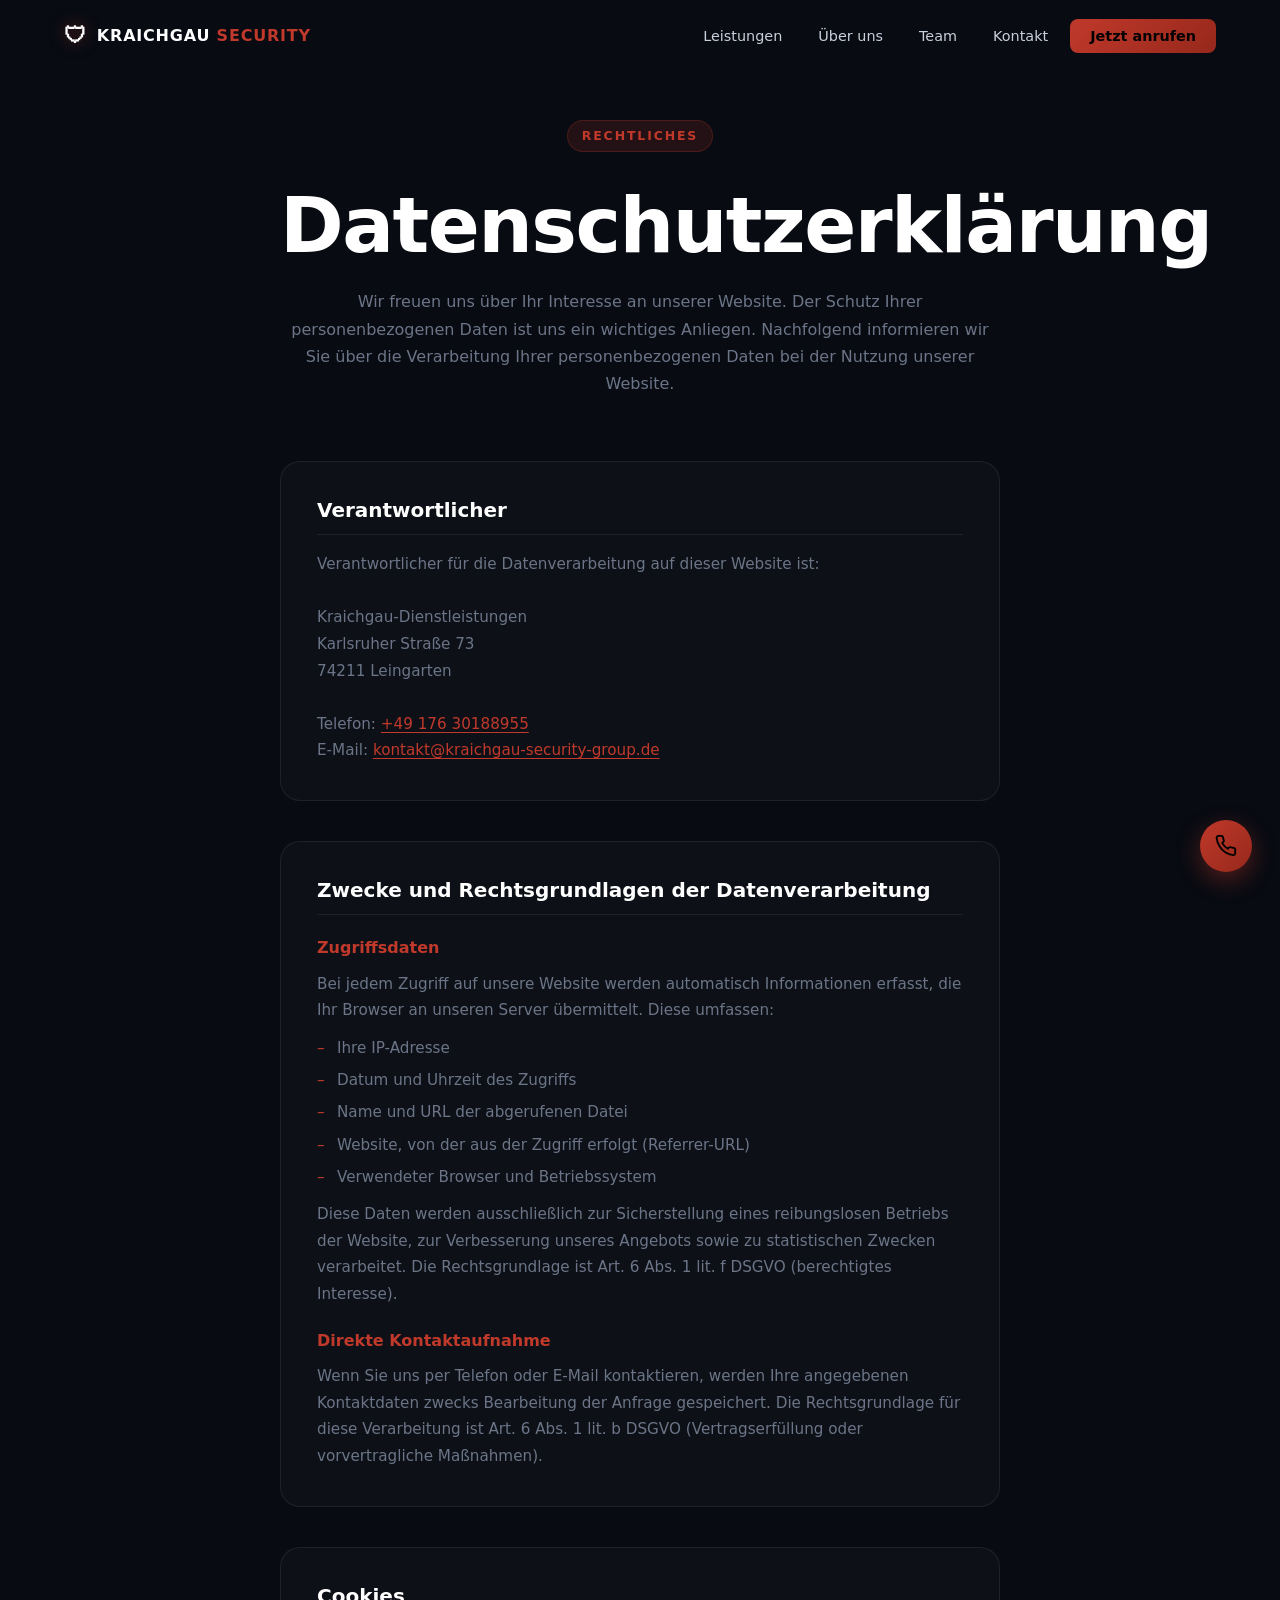
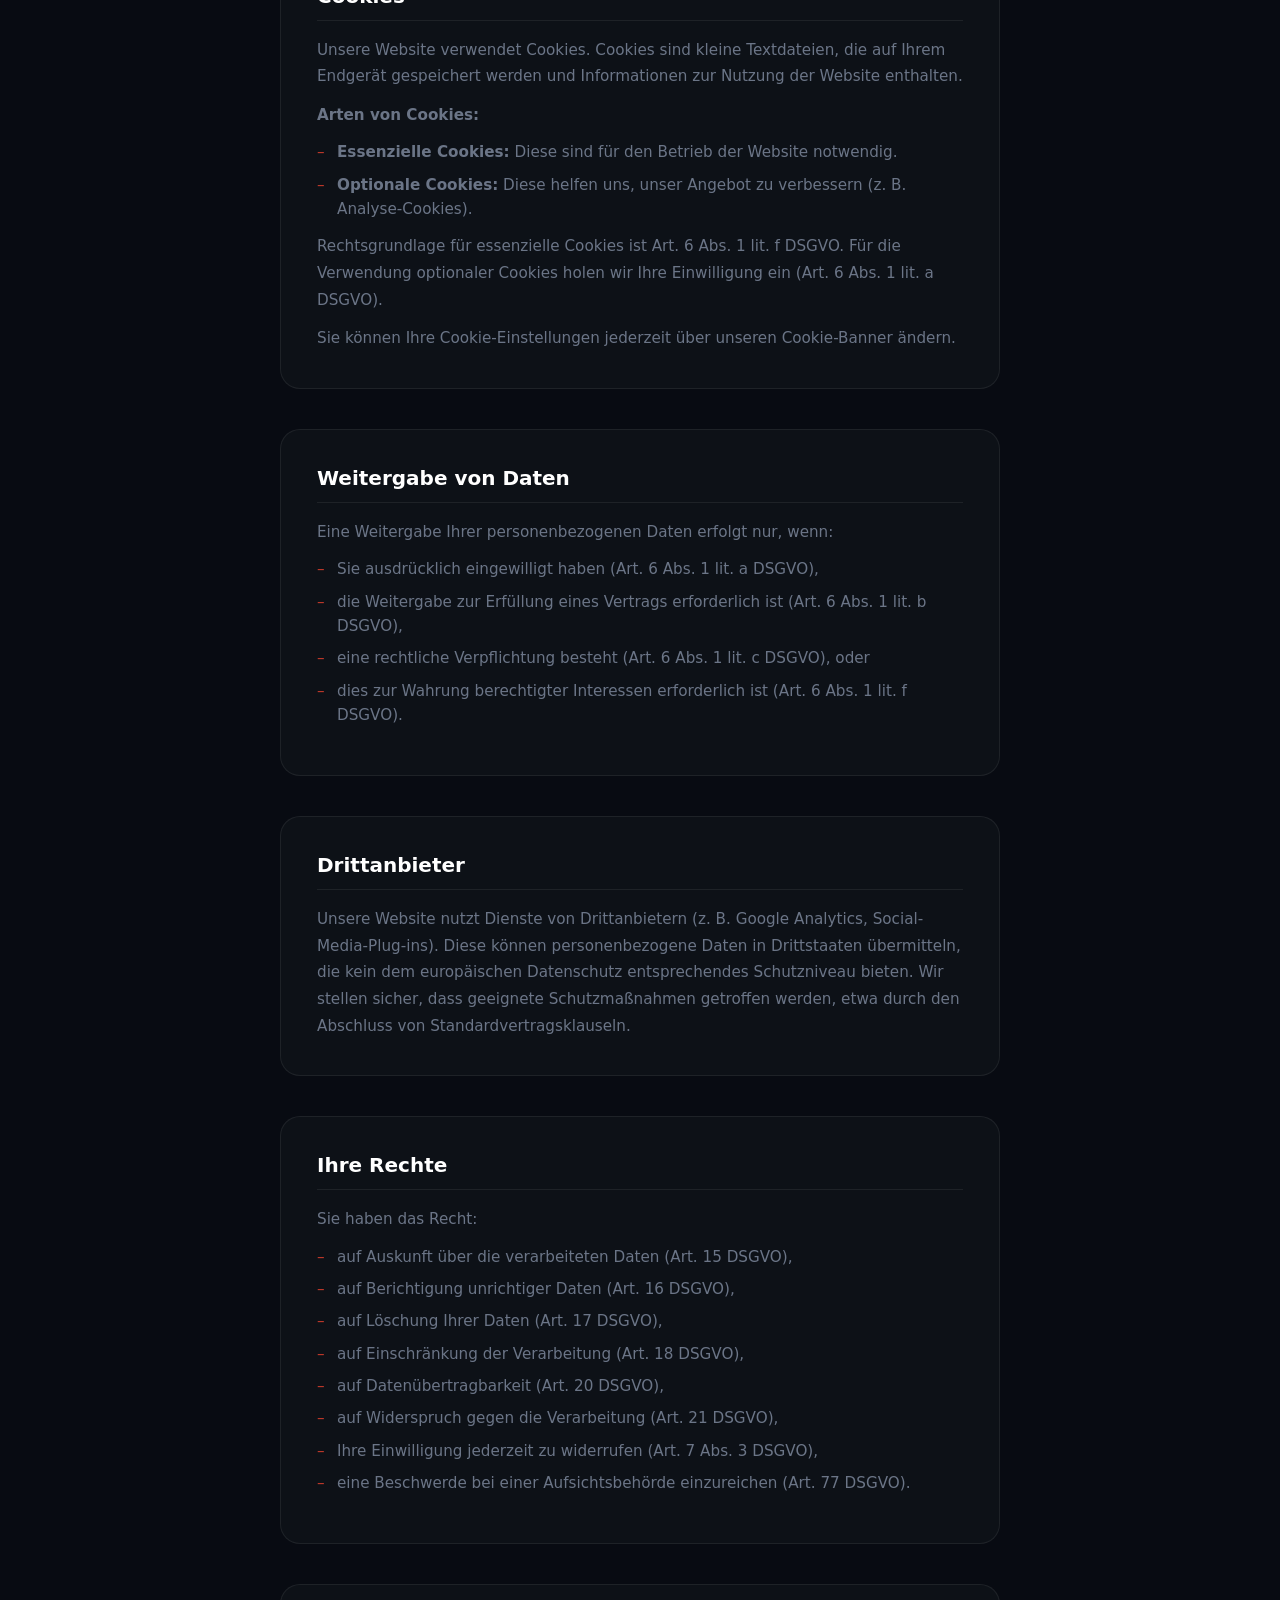
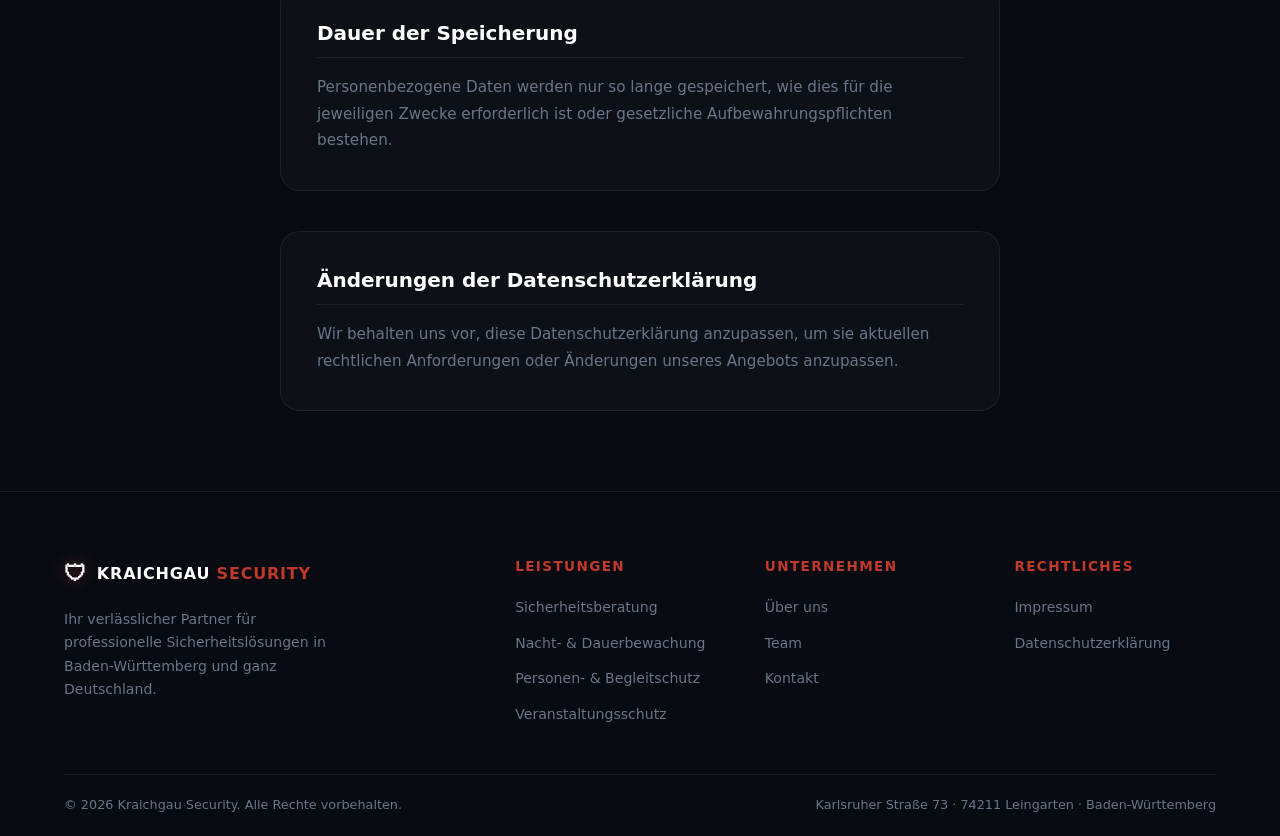
==== datenschutz.html @ f19d6e7a "Rebuild website: exact copy, no form, tel/email contact, image placeholders, impressum & datenschutz" ====
<!DOCTYPE html>
<html lang="de">
<head>
  <meta charset="UTF-8" />
  <meta name="viewport" content="width=device-width, initial-scale=1.0" />
  <meta name="description" content="Datenschutzerklärung – Kraichgau Security" />
  <title>Datenschutzerklärung | Kraichgau Security</title>
  <link rel="stylesheet" href="style.css" />
</head>
<body>

  <!-- NAV -->
  <nav id="navbar" class="scrolled">
    <div class="nav-inner">
      <a href="index.html" class="logo">
        <span class="logo-icon">🛡</span>
        <span class="logo-text">KRAICHGAU <strong>SECURITY</strong></span>
      </a>
      <ul class="nav-links">
        <li><a href="index.html#leistungen">Leistungen</a></li>
        <li><a href="index.html#ueber">Über uns</a></li>
        <li><a href="index.html#team">Team</a></li>
        <li><a href="index.html#kontakt">Kontakt</a></li>
        <li><a href="tel:+4917630188955" class="nav-cta">Jetzt anrufen</a></li>
      </ul>
      <button class="burger" id="burger" aria-label="Menü öffnen">
        <span></span><span></span><span></span>
      </button>
    </div>
    <div class="mobile-menu" id="mobileMenu">
      <a href="index.html#leistungen">Leistungen</a>
      <a href="index.html#ueber">Über uns</a>
      <a href="index.html#team">Team</a>
      <a href="index.html#kontakt">Kontakt</a>
      <a href="tel:+4917630188955" class="nav-cta">Jetzt anrufen</a>
    </div>
  </nav>

  <!-- MAIN -->
  <main class="legal-page">
    <div class="container">
      <div class="legal-header">
        <span class="section-tag">Rechtliches</span>
        <h1>Datenschutzerklärung</h1>
        <p class="legal-intro">Wir freuen uns über Ihr Interesse an unserer Website. Der Schutz Ihrer personenbezogenen Daten ist uns ein wichtiges Anliegen. Nachfolgend informieren wir Sie über die Verarbeitung Ihrer personenbezogenen Daten bei der Nutzung unserer Website.</p>
      </div>
      <div class="legal-content">

        <div class="legal-block">
          <h2>Verantwortlicher</h2>
          <p>
            Verantwortlicher für die Datenverarbeitung auf dieser Website ist:<br /><br />
            Kraichgau-Dienstleistungen<br />
            Karlsruher Straße 73<br />
            74211 Leingarten<br /><br />
            Telefon: <a href="tel:+4917630188955">+49 176 30188955</a><br />
            E-Mail: <a href="mailto:kontakt@kraichgau-security-group.de">kontakt@kraichgau-security-group.de</a>
          </p>
        </div>

        <div class="legal-block">
          <h2>Zwecke und Rechtsgrundlagen der Datenverarbeitung</h2>

          <h3>Zugriffsdaten</h3>
          <p>Bei jedem Zugriff auf unsere Website werden automatisch Informationen erfasst, die Ihr Browser an unseren Server übermittelt. Diese umfassen:</p>
          <ul class="legal-list">
            <li>Ihre IP-Adresse</li>
            <li>Datum und Uhrzeit des Zugriffs</li>
            <li>Name und URL der abgerufenen Datei</li>
            <li>Website, von der aus der Zugriff erfolgt (Referrer-URL)</li>
            <li>Verwendeter Browser und Betriebssystem</li>
          </ul>
          <p>Diese Daten werden ausschließlich zur Sicherstellung eines reibungslosen Betriebs der Website, zur Verbesserung unseres Angebots sowie zu statistischen Zwecken verarbeitet. Die Rechtsgrundlage ist Art. 6 Abs. 1 lit. f DSGVO (berechtigtes Interesse).</p>

          <h3>Direkte Kontaktaufnahme</h3>
          <p>Wenn Sie uns per Telefon oder E-Mail kontaktieren, werden Ihre angegebenen Kontaktdaten zwecks Bearbeitung der Anfrage gespeichert. Die Rechtsgrundlage für diese Verarbeitung ist Art. 6 Abs. 1 lit. b DSGVO (Vertragserfüllung oder vorvertragliche Maßnahmen).</p>
        </div>

        <div class="legal-block">
          <h2>Cookies</h2>
          <p>Unsere Website verwendet Cookies. Cookies sind kleine Textdateien, die auf Ihrem Endgerät gespeichert werden und Informationen zur Nutzung der Website enthalten.</p>
          <p><strong>Arten von Cookies:</strong></p>
          <ul class="legal-list">
            <li><strong>Essenzielle Cookies:</strong> Diese sind für den Betrieb der Website notwendig.</li>
            <li><strong>Optionale Cookies:</strong> Diese helfen uns, unser Angebot zu verbessern (z. B. Analyse-Cookies).</li>
          </ul>
          <p>Rechtsgrundlage für essenzielle Cookies ist Art. 6 Abs. 1 lit. f DSGVO. Für die Verwendung optionaler Cookies holen wir Ihre Einwilligung ein (Art. 6 Abs. 1 lit. a DSGVO).</p>
          <p>Sie können Ihre Cookie-Einstellungen jederzeit über unseren Cookie-Banner ändern.</p>
        </div>

        <div class="legal-block">
          <h2>Weitergabe von Daten</h2>
          <p>Eine Weitergabe Ihrer personenbezogenen Daten erfolgt nur, wenn:</p>
          <ul class="legal-list">
            <li>Sie ausdrücklich eingewilligt haben (Art. 6 Abs. 1 lit. a DSGVO),</li>
            <li>die Weitergabe zur Erfüllung eines Vertrags erforderlich ist (Art. 6 Abs. 1 lit. b DSGVO),</li>
            <li>eine rechtliche Verpflichtung besteht (Art. 6 Abs. 1 lit. c DSGVO), oder</li>
            <li>dies zur Wahrung berechtigter Interessen erforderlich ist (Art. 6 Abs. 1 lit. f DSGVO).</li>
          </ul>
        </div>

        <div class="legal-block">
          <h2>Drittanbieter</h2>
          <p>Unsere Website nutzt Dienste von Drittanbietern (z. B. Google Analytics, Social-Media-Plug-ins). Diese können personenbezogene Daten in Drittstaaten übermitteln, die kein dem europäischen Datenschutz entsprechendes Schutzniveau bieten. Wir stellen sicher, dass geeignete Schutzmaßnahmen getroffen werden, etwa durch den Abschluss von Standardvertragsklauseln.</p>
        </div>

        <div class="legal-block">
          <h2>Ihre Rechte</h2>
          <p>Sie haben das Recht:</p>
          <ul class="legal-list">
            <li>auf Auskunft über die verarbeiteten Daten (Art. 15 DSGVO),</li>
            <li>auf Berichtigung unrichtiger Daten (Art. 16 DSGVO),</li>
            <li>auf Löschung Ihrer Daten (Art. 17 DSGVO),</li>
            <li>auf Einschränkung der Verarbeitung (Art. 18 DSGVO),</li>
            <li>auf Datenübertragbarkeit (Art. 20 DSGVO),</li>
            <li>auf Widerspruch gegen die Verarbeitung (Art. 21 DSGVO),</li>
            <li>Ihre Einwilligung jederzeit zu widerrufen (Art. 7 Abs. 3 DSGVO),</li>
            <li>eine Beschwerde bei einer Aufsichtsbehörde einzureichen (Art. 77 DSGVO).</li>
          </ul>
        </div>

        <div class="legal-block">
          <h2>Dauer der Speicherung</h2>
          <p>Personenbezogene Daten werden nur so lange gespeichert, wie dies für die jeweiligen Zwecke erforderlich ist oder gesetzliche Aufbewahrungspflichten bestehen.</p>
        </div>

        <div class="legal-block">
          <h2>Änderungen der Datenschutzerklärung</h2>
          <p>Wir behalten uns vor, diese Datenschutzerklärung anzupassen, um sie aktuellen rechtlichen Anforderungen oder Änderungen unseres Angebots anzupassen.</p>
        </div>

      </div>
    </div>
  </main>

  <!-- FOOTER -->
  <footer>
    <div class="footer-inner">
      <div class="footer-top">
        <div class="footer-brand">
          <a href="index.html" class="logo">
            <span class="logo-icon">🛡</span>
            <span class="logo-text">KRAICHGAU <strong>SECURITY</strong></span>
          </a>
          <p>Ihr verlässlicher Partner für professionelle Sicherheitslösungen in Baden-Württemberg und ganz Deutschland.</p>
        </div>
        <div class="footer-links">
          <h5>Leistungen</h5>
          <ul>
            <li><a href="index.html#leistungen">Sicherheitsberatung</a></li>
            <li><a href="index.html#dienstleistungen">Nacht- &amp; Dauerbewachung</a></li>
            <li><a href="index.html#dienstleistungen">Personen- &amp; Begleitschutz</a></li>
            <li><a href="index.html#dienstleistungen">Veranstaltungsschutz</a></li>
          </ul>
        </div>
        <div class="footer-links">
          <h5>Unternehmen</h5>
          <ul>
            <li><a href="index.html#ueber">Über uns</a></li>
            <li><a href="index.html#team">Team</a></li>
            <li><a href="index.html#kontakt">Kontakt</a></li>
          </ul>
        </div>
        <div class="footer-links">
          <h5>Rechtliches</h5>
          <ul>
            <li><a href="impressum.html">Impressum</a></li>
            <li><a href="datenschutz.html">Datenschutzerklärung</a></li>
          </ul>
        </div>
      </div>
      <div class="footer-bottom">
        <span>© 2026 Kraichgau Security. Alle Rechte vorbehalten.</span>
        <span>Karlsruher Straße 73 · 74211 Leingarten · Baden-Württemberg</span>
      </div>
    </div>
  </footer>

  <a href="tel:+4917630188955" class="fab" aria-label="Jetzt anrufen">
    <svg viewBox="0 0 24 24" fill="none" stroke="currentColor" stroke-width="2"><path d="M22 16.92v3a2 2 0 01-2.18 2 19.79 19.79 0 01-8.63-3.07A19.5 19.5 0 014.87 12 19.79 19.79 0 011.82 3.34 2 2 0 013.82 1h3a2 2 0 012 1.72c.127.96.361 1.903.7 2.81a2 2 0 01-.45 2.11L7.91 8.91a16 16 0 006.08 6.08l1.18-1.18a2 2 0 012.11-.45c.907.339 1.85.573 2.81.7A2 2 0 0122 16.92z"/></svg>
  </a>

  <script src="script.js"></script>
</body>
</html>
---- style.css ----
/* ============================================
   KRAICHGAU SECURITY — CSS
   Dark professional theme with gold accents
   ============================================ */

:root {
  --bg-dark:     #080b12;
  --bg-card:     #0d1117;
  --bg-card2:    #111620;
  --border:      rgba(255,255,255,0.07);
  --gold:        #c0392b;
  --gold-light:  #e74c3c;
  --gold-dim:    rgba(192,57,43,0.15);
  --white:       #ffffff;
  --text:        #c8d0dc;
  --text-muted:  #6b7587;
  --red:         #c0392b;
  --radius:      12px;
  --radius-lg:   20px;
  --shadow:      0 8px 32px rgba(0,0,0,0.5);
  --transition:  0.3s cubic-bezier(0.4,0,0.2,1);
}

*, *::before, *::after { box-sizing: border-box; margin: 0; padding: 0; }

html { scroll-behavior: smooth; }

body {
  background: var(--bg-dark);
  color: var(--text);
  font-family: 'Segoe UI', system-ui, -apple-system, sans-serif;
  line-height: 1.6;
  overflow-x: hidden;
}

img { display: block; max-width: 100%; }
a { color: inherit; text-decoration: none; }
ul { list-style: none; }

/* ---- TYPOGRAPHY ---- */
h1 { font-size: clamp(2.4rem, 6vw, 5rem); font-weight: 800; line-height: 1.1; color: var(--white); letter-spacing: -0.02em; }
h2 { font-size: clamp(1.8rem, 4vw, 3rem); font-weight: 700; line-height: 1.2; color: var(--white); }
h3 { font-size: 1.15rem; font-weight: 600; color: var(--white); }
h4 { font-size: 1.05rem; font-weight: 600; color: var(--white); }
h5 { font-size: 0.85rem; font-weight: 600; color: var(--gold); text-transform: uppercase; letter-spacing: 0.1em; margin-bottom: 1rem; }

.gradient-text {
  background: linear-gradient(135deg, var(--gold) 0%, var(--gold-light) 50%, var(--gold) 100%);
  -webkit-background-clip: text;
  background-clip: text;
  -webkit-text-fill-color: transparent;
}

/* ---- LAYOUT ---- */
.container { max-width: 1200px; margin: 0 auto; padding: 0 24px; }

section { padding: 100px 0; }

.section-header { text-align: center; margin-bottom: 64px; }
.section-header p { max-width: 560px; margin: 1rem auto 0; color: var(--text-muted); font-size: 1.05rem; }

.section-tag {
  display: inline-block;
  font-size: 0.78rem;
  font-weight: 600;
  text-transform: uppercase;
  letter-spacing: 0.15em;
  color: var(--gold);
  background: var(--gold-dim);
  border: 1px solid rgba(192,57,43,0.25);
  padding: 5px 14px;
  border-radius: 100px;
  margin-bottom: 16px;
}

/* ---- BUTTONS ---- */
.btn-primary {
  display: inline-flex;
  align-items: center;
  gap: 8px;
  background: linear-gradient(135deg, var(--gold) 0%, #96281b 100%);
  color: #000;
  font-weight: 700;
  font-size: 0.95rem;
  padding: 14px 28px;
  border-radius: var(--radius);
  border: none;
  cursor: pointer;
  transition: var(--transition);
  text-decoration: none;
}
.btn-primary:hover { transform: translateY(-2px); box-shadow: 0 12px 30px rgba(192,57,43,0.4); filter: brightness(1.1); }
.btn-primary svg { width: 18px; height: 18px; }

.btn-ghost {
  display: inline-flex;
  align-items: center;
  gap: 8px;
  background: transparent;
  color: var(--white);
  font-weight: 600;
  font-size: 0.95rem;
  padding: 14px 28px;
  border-radius: var(--radius);
  border: 1px solid var(--border);
  cursor: pointer;
  transition: var(--transition);
  text-decoration: none;
}
.btn-ghost:hover { border-color: var(--gold); color: var(--gold); background: var(--gold-dim); }

.btn-full { width: 100%; justify-content: center; }

/* ============================================
   NAVBAR
   ============================================ */
#navbar {
  position: fixed;
  top: 0; left: 0; right: 0;
  z-index: 1000;
  background: transparent;
  transition: background 0.4s, backdrop-filter 0.4s, box-shadow 0.4s;
}
#navbar.scrolled {
  background: rgba(8,11,18,0.92);
  backdrop-filter: blur(16px);
  -webkit-backdrop-filter: blur(16px);
  box-shadow: 0 1px 0 var(--border);
}

.nav-inner {
  max-width: 1200px;
  margin: 0 auto;
  padding: 0 24px;
  height: 72px;
  display: flex;
  align-items: center;
  justify-content: space-between;
}

.logo {
  display: flex;
  align-items: center;
  gap: 10px;
  font-size: 1rem;
  font-weight: 600;
  color: var(--white);
  letter-spacing: 0.05em;
}
.logo-icon { font-size: 1.4rem; filter: drop-shadow(0 0 8px rgba(192,57,43,0.6)); }
.logo-text strong { color: var(--gold); }

.nav-links {
  display: flex;
  align-items: center;
  gap: 8px;
}
.nav-links a {
  font-size: 0.9rem;
  font-weight: 500;
  color: var(--text);
  padding: 8px 14px;
  border-radius: 8px;
  transition: var(--transition);
}
.nav-links a:hover { color: var(--white); background: rgba(255,255,255,0.06); }
.nav-links .nav-cta {
  background: linear-gradient(135deg, var(--gold), #96281b);
  color: #000;
  font-weight: 700;
  padding: 9px 20px;
}
.nav-links .nav-cta:hover { transform: translateY(-1px); box-shadow: 0 6px 20px rgba(192,57,43,0.4); background: linear-gradient(135deg, var(--gold), #96281b); color: #000; }

.burger {
  display: none;
  flex-direction: column;
  gap: 5px;
  background: none;
  border: none;
  cursor: pointer;
  padding: 4px;
}
.burger span {
  width: 24px; height: 2px;
  background: var(--white);
  border-radius: 2px;
  transition: var(--transition);
}

.mobile-menu {
  display: none;
  flex-direction: column;
  padding: 12px 24px 20px;
  border-top: 1px solid var(--border);
  background: rgba(8,11,18,0.98);
  backdrop-filter: blur(16px);
}
.mobile-menu.open { display: flex; }
.mobile-menu a {
  padding: 12px 0;
  color: var(--text);
  font-weight: 500;
  border-bottom: 1px solid var(--border);
  transition: color 0.2s;
}
.mobile-menu a:last-child { border-bottom: none; margin-top: 8px; }
.mobile-menu a:hover { color: var(--gold); }
.mobile-menu .nav-cta {
  text-align: center;
  padding: 12px;
  background: linear-gradient(135deg, var(--gold), #96281b);
  color: #000;
  font-weight: 700;
  border-radius: var(--radius);
  border-bottom: none;
}

/* ============================================
   HERO
   ============================================ */
#hero {
  position: relative;
  min-height: 100vh;
  display: flex;
  align-items: center;
  justify-content: center;
  padding: 120px 24px 80px;
  overflow: hidden;
}

.hero-bg {
  position: absolute;
  inset: 0;
  z-index: 0;
}

.hero-overlay {
  position: absolute;
  inset: 0;
  background:
    radial-gradient(ellipse 80% 60% at 50% 40%, rgba(192,57,43,0.08) 0%, transparent 60%),
    radial-gradient(ellipse 60% 80% at 80% 80%, rgba(20,30,60,0.5) 0%, transparent 60%),
    linear-gradient(180deg, var(--bg-dark) 0%, #0a0e18 100%);
}

.hero-grid {
  position: absolute;
  inset: 0;
  background-image:
    linear-gradient(rgba(192,57,43,0.04) 1px, transparent 1px),
    linear-gradient(90deg, rgba(192,57,43,0.04) 1px, transparent 1px);
  background-size: 60px 60px;
  mask-image: radial-gradient(ellipse at center, black 30%, transparent 80%);
}

.hero-content {
  position: relative;
  z-index: 1;
  text-align: center;
  max-width: 820px;
  animation: fadeUp 1s ease both;
}

.hero-badge {
  display: inline-flex;
  align-items: center;
  gap: 8px;
  font-size: 0.8rem;
  font-weight: 500;
  color: var(--gold);
  background: rgba(192,57,43,0.08);
  border: 1px solid rgba(192,57,43,0.2);
  padding: 7px 16px;
  border-radius: 100px;
  margin-bottom: 28px;
}

.badge-dot {
  width: 7px; height: 7px;
  background: var(--gold);
  border-radius: 50%;
  animation: pulse 2s ease infinite;
}

.hero-sub {
  font-size: 1.15rem;
  color: var(--text);
  margin: 20px auto 36px;
  max-width: 600px;
  line-height: 1.7;
}

.hero-buttons {
  display: flex;
  gap: 16px;
  justify-content: center;
  flex-wrap: wrap;
  margin-bottom: 56px;
}

.hero-stats {
  display: inline-flex;
  align-items: center;
  gap: 32px;
  background: rgba(255,255,255,0.03);
  border: 1px solid var(--border);
  border-radius: var(--radius);
  padding: 20px 36px;
}

.stat { text-align: center; }
.stat-num { display: block; font-size: 1.8rem; font-weight: 800; color: var(--gold); line-height: 1; }
.stat-label { font-size: 0.78rem; color: var(--text-muted); margin-top: 4px; display: block; }
.stat-divider { width: 1px; height: 36px; background: var(--border); }

.scroll-indicator {
  position: absolute;
  bottom: 32px;
  left: 50%;
  transform: translateX(-50%);
  display: flex;
  flex-direction: column;
  align-items: center;
  gap: 8px;
  font-size: 0.72rem;
  color: var(--text-muted);
  letter-spacing: 0.1em;
  text-transform: uppercase;
  z-index: 1;
}

.scroll-line {
  width: 1px;
  height: 40px;
  background: linear-gradient(to bottom, var(--gold), transparent);
  animation: scrollLine 1.8s ease infinite;
}

/* ============================================
   LEISTUNGEN
   ============================================ */
#leistungen {
  background: linear-gradient(180deg, var(--bg-dark) 0%, #0a0d15 100%);
}

.services-grid {
  display: grid;
  grid-template-columns: repeat(auto-fill, minmax(280px, 1fr));
  gap: 20px;
}

.service-card {
  background: var(--bg-card);
  border: 1px solid var(--border);
  border-radius: var(--radius-lg);
  padding: 32px;
  position: relative;
  transition: var(--transition);
  cursor: default;
  overflow: hidden;
}

.service-card::before {
  content: '';
  position: absolute;
  inset: 0;
  background: linear-gradient(135deg, rgba(192,57,43,0.04) 0%, transparent 60%);
  opacity: 0;
  transition: var(--transition);
}

.service-card:hover {
  border-color: rgba(192,57,43,0.25);
  transform: translateY(-4px);
  box-shadow: 0 20px 40px rgba(0,0,0,0.4), 0 0 0 1px rgba(192,57,43,0.1);
}
.service-card:hover::before { opacity: 1; }

.service-card.featured {
  border-color: rgba(192,57,43,0.3);
  background: linear-gradient(135deg, rgba(192,57,43,0.05) 0%, var(--bg-card) 60%);
}

.featured-badge {
  position: absolute;
  top: 16px; right: 16px;
  font-size: 0.7rem;
  font-weight: 700;
  text-transform: uppercase;
  letter-spacing: 0.08em;
  color: #000;
  background: var(--gold);
  padding: 3px 10px;
  border-radius: 100px;
}

.service-icon-wrap {
  width: 52px; height: 52px;
  border-radius: 12px;
  background: var(--gold-dim);
  border: 1px solid rgba(192,57,43,0.2);
  display: flex;
  align-items: center;
  justify-content: center;
  margin-bottom: 20px;
  transition: var(--transition);
}
.service-icon-wrap svg { width: 24px; height: 24px; color: var(--gold); }
.service-card:hover .service-icon-wrap { background: rgba(192,57,43,0.2); }

.service-card h3 { margin-bottom: 10px; }
.service-card p { font-size: 0.92rem; color: var(--text-muted); line-height: 1.65; }

.service-arrow {
  margin-top: 20px;
  color: var(--gold);
  font-size: 1.2rem;
  opacity: 0;
  transform: translateX(-8px);
  transition: var(--transition);
}
.service-card:hover .service-arrow { opacity: 1; transform: translateX(0); }

.cta-card {
  background: linear-gradient(135deg, rgba(192,57,43,0.1) 0%, rgba(192,57,43,0.04) 100%);
  border-color: rgba(192,57,43,0.3);
  display: flex;
  flex-direction: column;
  justify-content: center;
  align-items: flex-start;
  gap: 16px;
}
.cta-card:hover { transform: none; }

/* ============================================
   ÜBER UNS
   ============================================ */
#ueber {
  background: var(--bg-card);
  border-top: 1px solid var(--border);
  border-bottom: 1px solid var(--border);
}

.ueber-grid {
  display: grid;
  grid-template-columns: 1fr 1fr;
  gap: 80px;
  align-items: center;
}

.ueber-visual {
  display: flex;
  justify-content: center;
}

.ueber-img-wrap {
  position: relative;
  width: 100%;
  max-width: 380px;
  overflow: visible;
}

.ueber-card-main {
  background: var(--bg-card2);
  border: 1px solid var(--border);
  border-radius: var(--radius-lg);
  padding: 48px;
  text-align: center;
  position: relative;
  z-index: 1;
  width: 100%;
  max-width: 360px;
  box-shadow: 0 30px 60px rgba(0,0,0,0.5);
}

.ueber-shield {
  width: 100px; height: 100px;
  margin: 0 auto 32px;
  filter: drop-shadow(0 0 20px rgba(192,57,43,0.3));
}
.ueber-shield svg { width: 100%; height: 100%; }

.ueber-metrics {
  display: flex;
  justify-content: space-around;
  gap: 12px;
}

.metric { text-align: center; }
.metric-val { display: block; font-size: 1.8rem; font-weight: 800; color: var(--gold); }
.metric-lbl { font-size: 0.72rem; color: var(--text-muted); display: block; margin-top: 4px; }

.ueber-tag-1, .ueber-tag-2 {
  position: absolute;
  background: var(--bg-dark);
  border: 1px solid rgba(192,57,43,0.2);
  color: var(--gold);
  font-size: 0.82rem;
  font-weight: 600;
  padding: 8px 16px;
  border-radius: 8px;
  white-space: nowrap;
  box-shadow: var(--shadow);
}
.ueber-tag-1 { bottom: 24px; left: 20px; }
.ueber-tag-2 { top: 24px; right: 20px; }

.ueber-text .section-tag { margin-bottom: 12px; }
.ueber-text h2 { margin-bottom: 20px; }
.ueber-text p { color: var(--text-muted); margin-bottom: 16px; font-size: 1rem; }

.ueber-list { margin: 28px 0 36px; display: flex; flex-direction: column; gap: 12px; }
.ueber-list li { display: flex; align-items: center; gap: 12px; font-size: 0.95rem; }
.check { color: var(--gold); font-weight: 700; font-size: 1rem; }

/* ============================================
   TEAM
   ============================================ */
#team { background: var(--bg-dark); }

.team-grid {
  display: grid;
  grid-template-columns: repeat(auto-fill, minmax(260px, 1fr));
  gap: 20px;
}

.team-card {
  background: var(--bg-card);
  border: 1px solid var(--border);
  border-radius: var(--radius-lg);
  padding: 32px;
  transition: var(--transition);
  display: flex;
  flex-direction: column;
  gap: 20px;
}
.team-card:hover { border-color: rgba(192,57,43,0.2); transform: translateY(-4px); box-shadow: 0 20px 40px rgba(0,0,0,0.4); }

.team-avatar {
  width: 64px; height: 64px;
  border-radius: 50%;
  background: linear-gradient(135deg, rgba(192,57,43,0.2), rgba(192,57,43,0.05));
  border: 2px solid rgba(192,57,43,0.25);
  display: flex;
  align-items: center;
  justify-content: center;
}

.avatar-initials {
  font-size: 1.1rem;
  font-weight: 700;
  color: var(--gold);
  letter-spacing: 0.05em;
}

.team-role {
  display: block;
  font-size: 0.78rem;
  font-weight: 600;
  color: var(--gold);
  text-transform: uppercase;
  letter-spacing: 0.1em;
  margin: 4px 0 10px;
}

.team-info p { font-size: 0.88rem; color: var(--text-muted); line-height: 1.6; }

/* ============================================
   VERTRAUEN
   ============================================ */
#vertrauen {
  background: linear-gradient(180deg, var(--bg-dark) 0%, #0b0f1a 100%);
}

.vertrauen-inner { max-width: 1200px; }

.vertrauen-grid {
  display: grid;
  grid-template-columns: repeat(auto-fill, minmax(280px, 1fr));
  gap: 20px;
}

.v-item {
  background: var(--bg-card);
  border: 1px solid var(--border);
  border-radius: var(--radius-lg);
  padding: 32px;
  transition: var(--transition);
}
.v-item:hover { border-color: rgba(192,57,43,0.2); transform: translateY(-3px); }

.v-icon {
  font-size: 2rem;
  margin-bottom: 16px;
  filter: grayscale(0.2);
}

.v-item h4 { margin-bottom: 8px; }
.v-item p { font-size: 0.9rem; color: var(--text-muted); line-height: 1.6; }

/* ============================================
   KONTAKT
   ============================================ */
#kontakt {
  background: var(--bg-card);
  border-top: 1px solid var(--border);
}

.kontakt-grid {
  display: grid;
  grid-template-columns: 1fr 1.2fr;
  gap: 80px;
  align-items: start;
}

.kontakt-info h2 { margin: 12px 0 16px; }
.kontakt-info > p { color: var(--text-muted); font-size: 1rem; line-height: 1.7; margin-bottom: 36px; }

.kontakt-details { display: flex; flex-direction: column; gap: 20px; }
.kontakt-item {
  display: flex;
  gap: 16px;
  align-items: flex-start;
}
.kontakt-icon {
  width: 44px; height: 44px;
  min-width: 44px;
  border-radius: 10px;
  background: var(--gold-dim);
  border: 1px solid rgba(192,57,43,0.2);
  display: flex;
  align-items: center;
  justify-content: center;
}
.kontakt-icon svg { width: 20px; height: 20px; color: var(--gold); }
.kontakt-item strong { display: block; font-size: 0.82rem; font-weight: 600; color: var(--gold); text-transform: uppercase; letter-spacing: 0.08em; margin-bottom: 4px; }
.kontakt-item span { font-size: 0.92rem; color: var(--text-muted); line-height: 1.5; }

/* FORM */
.kontakt-form-wrap {
  background: var(--bg-card2);
  border: 1px solid var(--border);
  border-radius: var(--radius-lg);
  padding: 40px;
}

.form-row { display: grid; grid-template-columns: 1fr 1fr; gap: 16px; }

.form-group { display: flex; flex-direction: column; gap: 7px; margin-bottom: 16px; }
.form-group label { font-size: 0.82rem; font-weight: 600; color: var(--text); }

.form-group input,
.form-group select,
.form-group textarea {
  background: rgba(255,255,255,0.04);
  border: 1px solid var(--border);
  border-radius: var(--radius);
  color: var(--white);
  font-size: 0.95rem;
  font-family: inherit;
  padding: 12px 16px;
  outline: none;
  transition: border-color 0.2s;
  -webkit-appearance: none;
}
.form-group input::placeholder,
.form-group textarea::placeholder { color: var(--text-muted); }
.form-group select option { background: #0d1117; color: var(--white); }
.form-group input:focus,
.form-group select:focus,
.form-group textarea:focus {
  border-color: var(--gold);
  background: rgba(192,57,43,0.03);
}

.form-check {
  display: flex;
  gap: 10px;
  align-items: flex-start;
  margin-bottom: 20px;
}
.form-check input[type=checkbox] { margin-top: 3px; accent-color: var(--gold); cursor: pointer; flex-shrink: 0; }
.form-check label { font-size: 0.82rem; color: var(--text-muted); cursor: pointer; line-height: 1.5; }
.form-check label a { color: var(--gold); text-decoration: underline; }

.form-success {
  display: none;
  margin-top: 16px;
  padding: 14px 20px;
  background: rgba(192,57,43,0.1);
  border: 1px solid rgba(192,57,43,0.3);
  border-radius: var(--radius);
  color: var(--gold);
  font-size: 0.9rem;
  font-weight: 500;
}
.form-success.show { display: block; }

/* ============================================
   FOOTER
   ============================================ */
footer {
  background: var(--bg-dark);
  border-top: 1px solid var(--border);
}

.footer-inner { max-width: 1200px; margin: 0 auto; padding: 0 24px; }

.footer-top {
  display: grid;
  grid-template-columns: 2fr 1fr 1fr 1fr;
  gap: 48px;
  padding: 64px 0 48px;
}

.footer-brand .logo { margin-bottom: 16px; }
.footer-brand p { font-size: 0.88rem; color: var(--text-muted); line-height: 1.65; max-width: 280px; }

.footer-links ul { display: flex; flex-direction: column; gap: 10px; }
.footer-links ul a {
  font-size: 0.88rem;
  color: var(--text-muted);
  transition: color 0.2s;
}
.footer-links ul a:hover { color: var(--gold); }

.footer-bottom {
  border-top: 1px solid var(--border);
  padding: 20px 0;
  display: flex;
  justify-content: space-between;
  align-items: center;
  font-size: 0.8rem;
  color: var(--text-muted);
  flex-wrap: wrap;
  gap: 8px;
}

/* ============================================
   FAB (Floating Action Button)
   ============================================ */
.fab {
  position: fixed;
  bottom: 28px;
  right: 28px;
  width: 52px; height: 52px;
  background: linear-gradient(135deg, var(--gold), #96281b);
  border-radius: 50%;
  display: flex;
  align-items: center;
  justify-content: center;
  box-shadow: 0 8px 24px rgba(192,57,43,0.4);
  z-index: 900;
  transition: var(--transition);
}
.fab svg { width: 22px; height: 22px; color: #000; }
.fab:hover { transform: scale(1.1) translateY(-2px); box-shadow: 0 12px 32px rgba(192,57,43,0.5); }

/* ============================================
   ANIMATIONS
   ============================================ */
@keyframes fadeUp {
  from { opacity: 0; transform: translateY(30px); }
  to   { opacity: 1; transform: translateY(0); }
}

@keyframes pulse {
  0%, 100% { opacity: 1; transform: scale(1); }
  50%       { opacity: 0.6; transform: scale(0.8); }
}

@keyframes scrollLine {
  0%   { transform: scaleY(0); transform-origin: top; opacity: 1; }
  50%  { transform: scaleY(1); transform-origin: top; opacity: 1; }
  51%  { transform: scaleY(1); transform-origin: bottom; }
  100% { transform: scaleY(0); transform-origin: bottom; opacity: 0; }
}

.reveal {
  opacity: 0;
  transform: translateY(24px);
  transition: opacity 0.6s ease, transform 0.6s ease;
}
.reveal.visible {
  opacity: 1;
  transform: none;
}

/* ============================================
   RESPONSIVE
   ============================================ */
@media (max-width: 900px) {
  .ueber-grid { grid-template-columns: 1fr; gap: 48px; }
  .ueber-visual { display: none; }
  .kontakt-grid { grid-template-columns: 1fr; gap: 48px; }
  .footer-top { grid-template-columns: 1fr 1fr; gap: 32px; }
  .footer-brand { grid-column: 1 / -1; }
}

@media (max-width: 768px) {
  section { padding: 72px 0; }
  .nav-links { display: none; }
  .burger { display: flex; }
  .hero-stats { gap: 20px; padding: 16px 24px; }
  .form-row { grid-template-columns: 1fr; }
  .footer-top { grid-template-columns: 1fr; gap: 28px; }
  .footer-bottom { flex-direction: column; text-align: center; }
  .ueber-tag-1, .ueber-tag-2 { display: none; }
}

@media (max-width: 480px) {
  h1 { font-size: 2rem; }
  .hero-stats { flex-direction: column; gap: 16px; }
  .stat-divider { width: 60px; height: 1px; }
  .hero-buttons { flex-direction: column; align-items: stretch; text-align: center; }
}

/* ============================================
   IMAGE PLACEHOLDERS
   ============================================ */
.img-placeholder {
  background: var(--bg-card2);
  border: 2px dashed rgba(192,57,43,0.25);
  border-radius: var(--radius-lg);
  display: flex;
  flex-direction: column;
  align-items: center;
  justify-content: center;
  gap: 14px;
  color: var(--text-muted);
  font-size: 0.82rem;
  font-style: italic;
  letter-spacing: 0.02em;
  text-align: center;
  padding: 24px;
  transition: border-color 0.3s;
}
.img-placeholder svg { width: 44px; height: 44px; color: rgba(192,57,43,0.25); }
.img-placeholder span { color: var(--text-muted); }

.hero-img {
  width: 100%;
  height: 420px;
  border-radius: 20px;
}

.banner-img {
  width: 100%;
  height: 260px;
}

.ueber-img {
  width: 100%;
  height: 380px;
  z-index: 1;
}

.team-photo {
  width: 100%;
  height: 180px;
  border-radius: var(--radius);
  border-style: dashed;
}

.kontakt-img {
  width: 100%;
  height: 180px;
  margin-top: 24px;
}

/* ============================================
   HERO 2-COL LAYOUT
   ============================================ */
.hero-layout {
  position: relative;
  z-index: 1;
  width: 100%;
  max-width: 1200px;
  margin: 0 auto;
  display: grid;
  grid-template-columns: 1fr 1fr;
  gap: 60px;
  align-items: center;
  padding: 0 24px;
}

.hero-layout .hero-content {
  text-align: left;
  animation: fadeUp 1s ease both;
}
.hero-layout .hero-content .hero-buttons { justify-content: flex-start; }
.hero-layout .hero-content .hero-stats { display: inline-flex; }

.hero-visual { animation: fadeUp 1s 0.2s ease both; }

/* ============================================
   KRAICHGAU BANNER
   ============================================ */
#kraichgau-info {
  background: var(--bg-card);
  border-top: 1px solid var(--border);
  border-bottom: 1px solid var(--border);
  padding: 80px 0;
}

.kraichgau-banner {
  display: grid;
  grid-template-columns: 1.2fr 1fr;
  gap: 64px;
  align-items: center;
}

.kraichgau-banner-text h2 { margin: 12px 0 16px; }
.kraichgau-banner-text p { color: var(--text-muted); font-size: 1rem; line-height: 1.7; margin-bottom: 24px; }

.banner-address {
  display: flex;
  align-items: center;
  gap: 10px;
  color: var(--text-muted);
  font-size: 0.92rem;
}
.banner-address svg { width: 18px; height: 18px; color: var(--gold); flex-shrink: 0; }

/* ============================================
   TESTIMONIALS
   ============================================ */
#referenzen { background: var(--bg-card); border-top: 1px solid var(--border); }

.testimonials-grid {
  display: grid;
  grid-template-columns: repeat(auto-fill, minmax(260px, 1fr));
  gap: 20px;
}

.testimonial-card {
  background: var(--bg-card2);
  border: 1px solid var(--border);
  border-radius: var(--radius-lg);
  padding: 32px;
  transition: var(--transition);
}
.testimonial-card:hover {
  border-color: rgba(192,57,43,0.2);
  transform: translateY(-4px);
  box-shadow: 0 20px 40px rgba(0,0,0,0.4);
}

.testimonial-quote {
  font-size: 3.5rem;
  color: var(--gold);
  opacity: 0.25;
  line-height: 1;
  margin-bottom: 8px;
  font-family: Georgia, serif;
}

.testimonial-text {
  font-size: 0.95rem;
  color: var(--text);
  line-height: 1.7;
  margin-bottom: 24px;
  font-style: italic;
}

.testimonial-author {
  display: flex;
  align-items: center;
  gap: 12px;
}

.testimonial-avatar {
  width: 44px; height: 44px;
  border-radius: 50%;
  background: var(--gold-dim);
  border: 1px solid rgba(192,57,43,0.25);
  display: flex;
  align-items: center;
  justify-content: center;
  font-weight: 700;
  font-size: 0.82rem;
  color: var(--gold);
  flex-shrink: 0;
  letter-spacing: 0.05em;
}

.testimonial-name { font-weight: 600; color: var(--white); font-size: 0.9rem; }
.testimonial-role { font-size: 0.78rem; color: var(--text-muted); margin-top: 2px; }

/* ============================================
   TEAM (updated with photo placeholder)
   ============================================ */
.team-photo-wrap { margin-bottom: 4px; }

/* ============================================
   KONTAKT (no form — action cards)
   ============================================ */
.kontakt-grid {
  display: grid;
  grid-template-columns: 1fr 1.2fr;
  gap: 80px;
  align-items: start;
}

.kontakt-actions-inner {
  background: var(--bg-card2);
  border: 1px solid var(--border);
  border-radius: var(--radius-lg);
  padding: 40px;
}

.kontakt-actions-inner h3 { margin-bottom: 8px; }
.kontakt-actions-inner > p { font-size: 0.92rem; color: var(--text-muted); margin-bottom: 28px; }

.kontakt-buttons { display: flex; flex-direction: column; gap: 14px; }

.kontakt-btn {
  display: flex;
  align-items: center;
  gap: 16px;
  padding: 18px 22px;
  border-radius: var(--radius);
  border: 1px solid var(--border);
  background: rgba(255,255,255,0.03);
  transition: var(--transition);
  text-decoration: none;
}
.kontakt-btn:hover { transform: translateX(4px); box-shadow: 0 8px 24px rgba(0,0,0,0.3); }

.kontakt-btn-phone { border-color: rgba(192,57,43,0.25); }
.kontakt-btn-phone:hover { border-color: rgba(192,57,43,0.5); background: rgba(192,57,43,0.05); }

.kontakt-btn-email:hover { border-color: rgba(255,255,255,0.15); background: rgba(255,255,255,0.04); }

.kontakt-btn-icon {
  width: 48px; height: 48px;
  min-width: 48px;
  border-radius: 10px;
  background: var(--gold-dim);
  border: 1px solid rgba(192,57,43,0.2);
  display: flex;
  align-items: center;
  justify-content: center;
}
.kontakt-btn-icon svg { width: 22px; height: 22px; color: var(--gold); }

.kontakt-btn-label {
  display: block;
  font-size: 0.78rem;
  font-weight: 600;
  color: var(--text-muted);
  text-transform: uppercase;
  letter-spacing: 0.08em;
  margin-bottom: 3px;
}
.kontakt-btn-value {
  display: block;
  font-size: 1rem;
  font-weight: 700;
  color: var(--white);
}

/* services-grid-4: force 4 cols on large screens */
.services-grid-4 { grid-template-columns: repeat(4, 1fr); }

/* ============================================
   RESPONSIVE ADDITIONS
   ============================================ */
@media (max-width: 1100px) {
  .services-grid-4 { grid-template-columns: repeat(2, 1fr); }
}

@media (max-width: 900px) {
  .hero-layout { grid-template-columns: 1fr; }
  .hero-layout .hero-content { text-align: center; }
  .hero-layout .hero-content .hero-buttons { justify-content: center; }
  .hero-visual { display: none; }
  .kraichgau-banner { grid-template-columns: 1fr; gap: 32px; }
  .banner-img { height: 200px; }
  .kontakt-grid { grid-template-columns: 1fr; gap: 40px; }
}

@media (max-width: 768px) {
  .services-grid-4 { grid-template-columns: 1fr; }
  .testimonials-grid { grid-template-columns: 1fr; }
  .kontakt-actions-inner { padding: 24px; }
}

/* ============================================
   LEGAL PAGES (Impressum / Datenschutz)
   ============================================ */
.legal-page {
  padding-top: 120px;
  padding-bottom: 80px;
  min-height: 70vh;
}

.legal-header {
  max-width: 720px;
  margin: 0 auto 64px;
  text-align: center;
}
.legal-header h1 { margin: 16px 0 20px; }
.legal-intro {
  color: var(--text-muted);
  font-size: 1rem;
  line-height: 1.7;
}

.legal-content {
  max-width: 720px;
  margin: 0 auto;
  display: flex;
  flex-direction: column;
  gap: 40px;
}

.legal-block {
  background: var(--bg-card);
  border: 1px solid var(--border);
  border-radius: var(--radius-lg);
  padding: 36px;
}

.legal-block h2 {
  font-size: 1.25rem;
  color: var(--white);
  margin-bottom: 16px;
  padding-bottom: 12px;
  border-bottom: 1px solid var(--border);
}

.legal-block h3 {
  font-size: 1rem;
  color: var(--gold);
  margin: 20px 0 10px;
}

.legal-block p {
  color: var(--text-muted);
  font-size: 0.95rem;
  line-height: 1.75;
  margin-bottom: 12px;
}
.legal-block p:last-child { margin-bottom: 0; }

.legal-block a {
  color: var(--gold);
  text-decoration: underline;
  text-underline-offset: 3px;
  transition: color 0.2s;
}
.legal-block a:hover { color: var(--gold-light); }

.legal-list {
  list-style: none;
  padding: 0;
  margin: 12px 0;
  display: flex;
  flex-direction: column;
  gap: 8px;
}
.legal-list li {
  color: var(--text-muted);
  font-size: 0.95rem;
  line-height: 1.6;
  padding-left: 20px;
  position: relative;
}
.legal-list li::before {
  content: '–';
  position: absolute;
  left: 0;
  color: var(--gold);
}
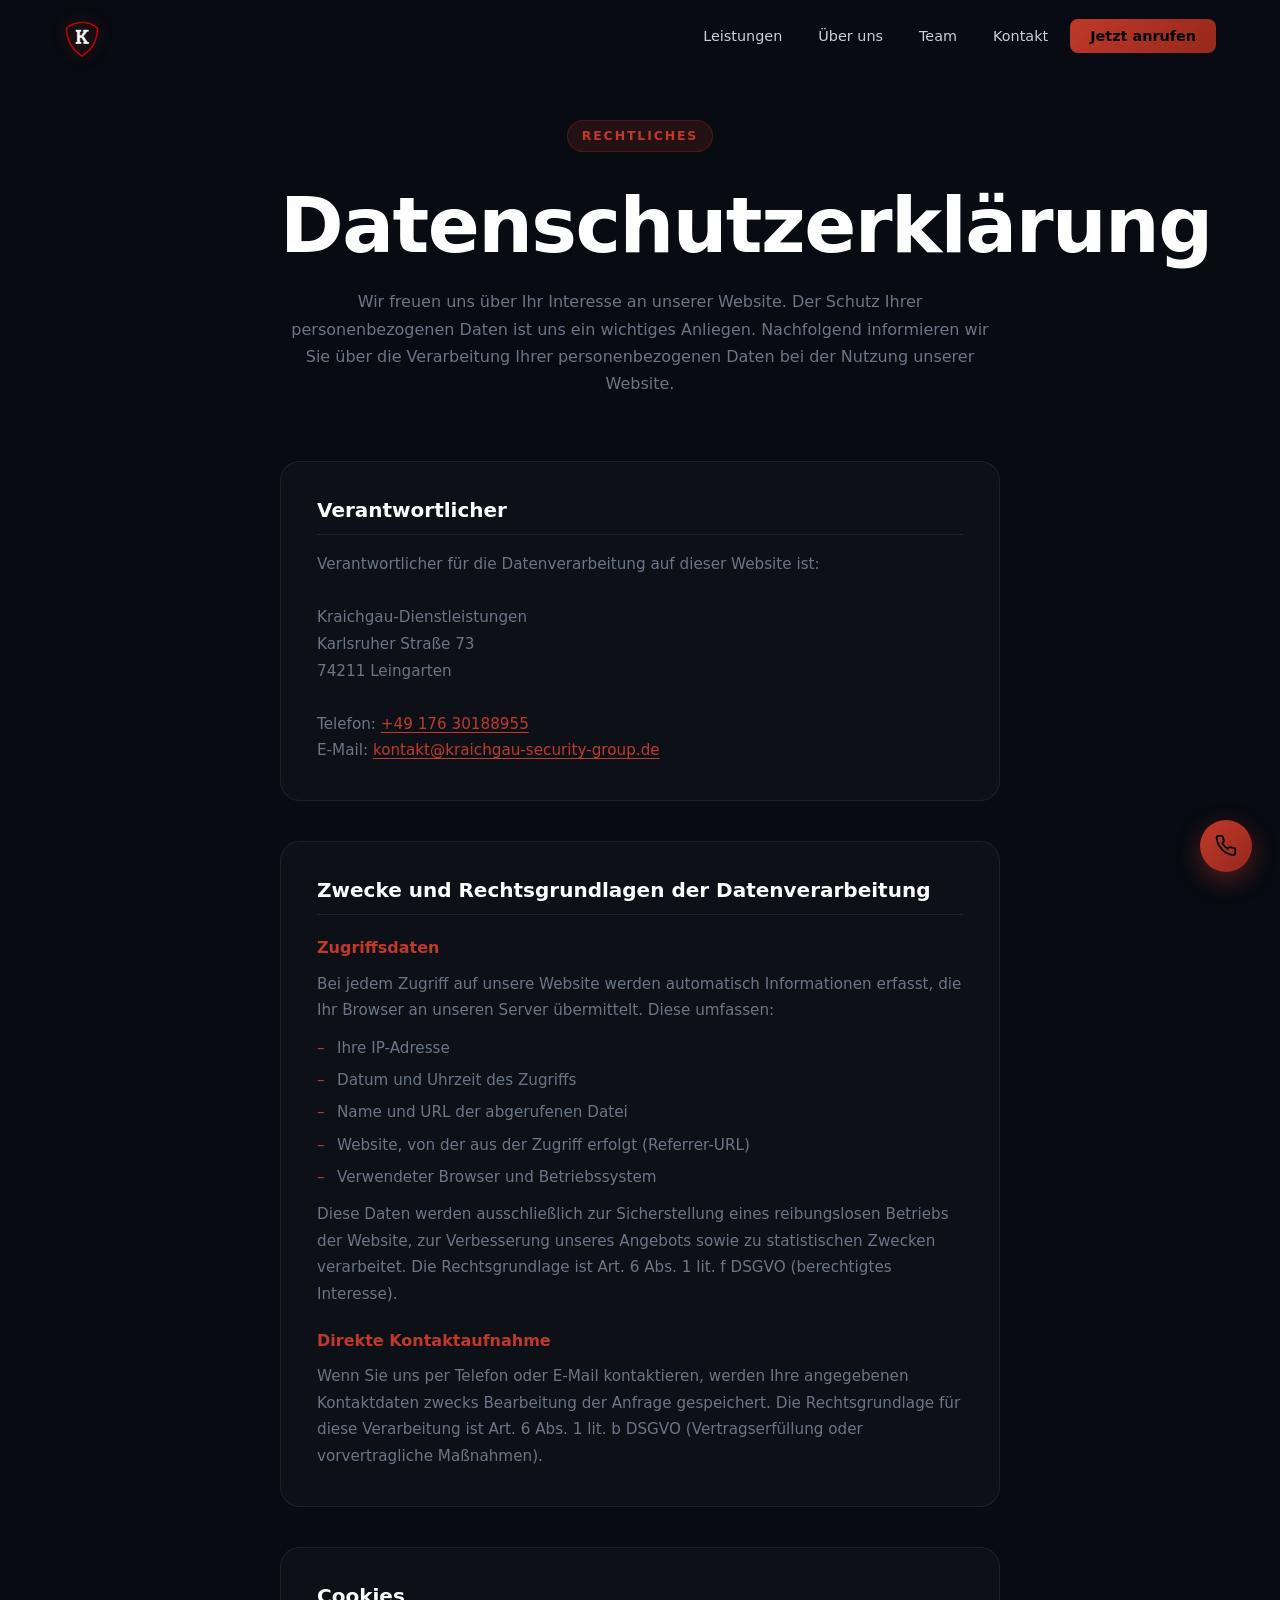
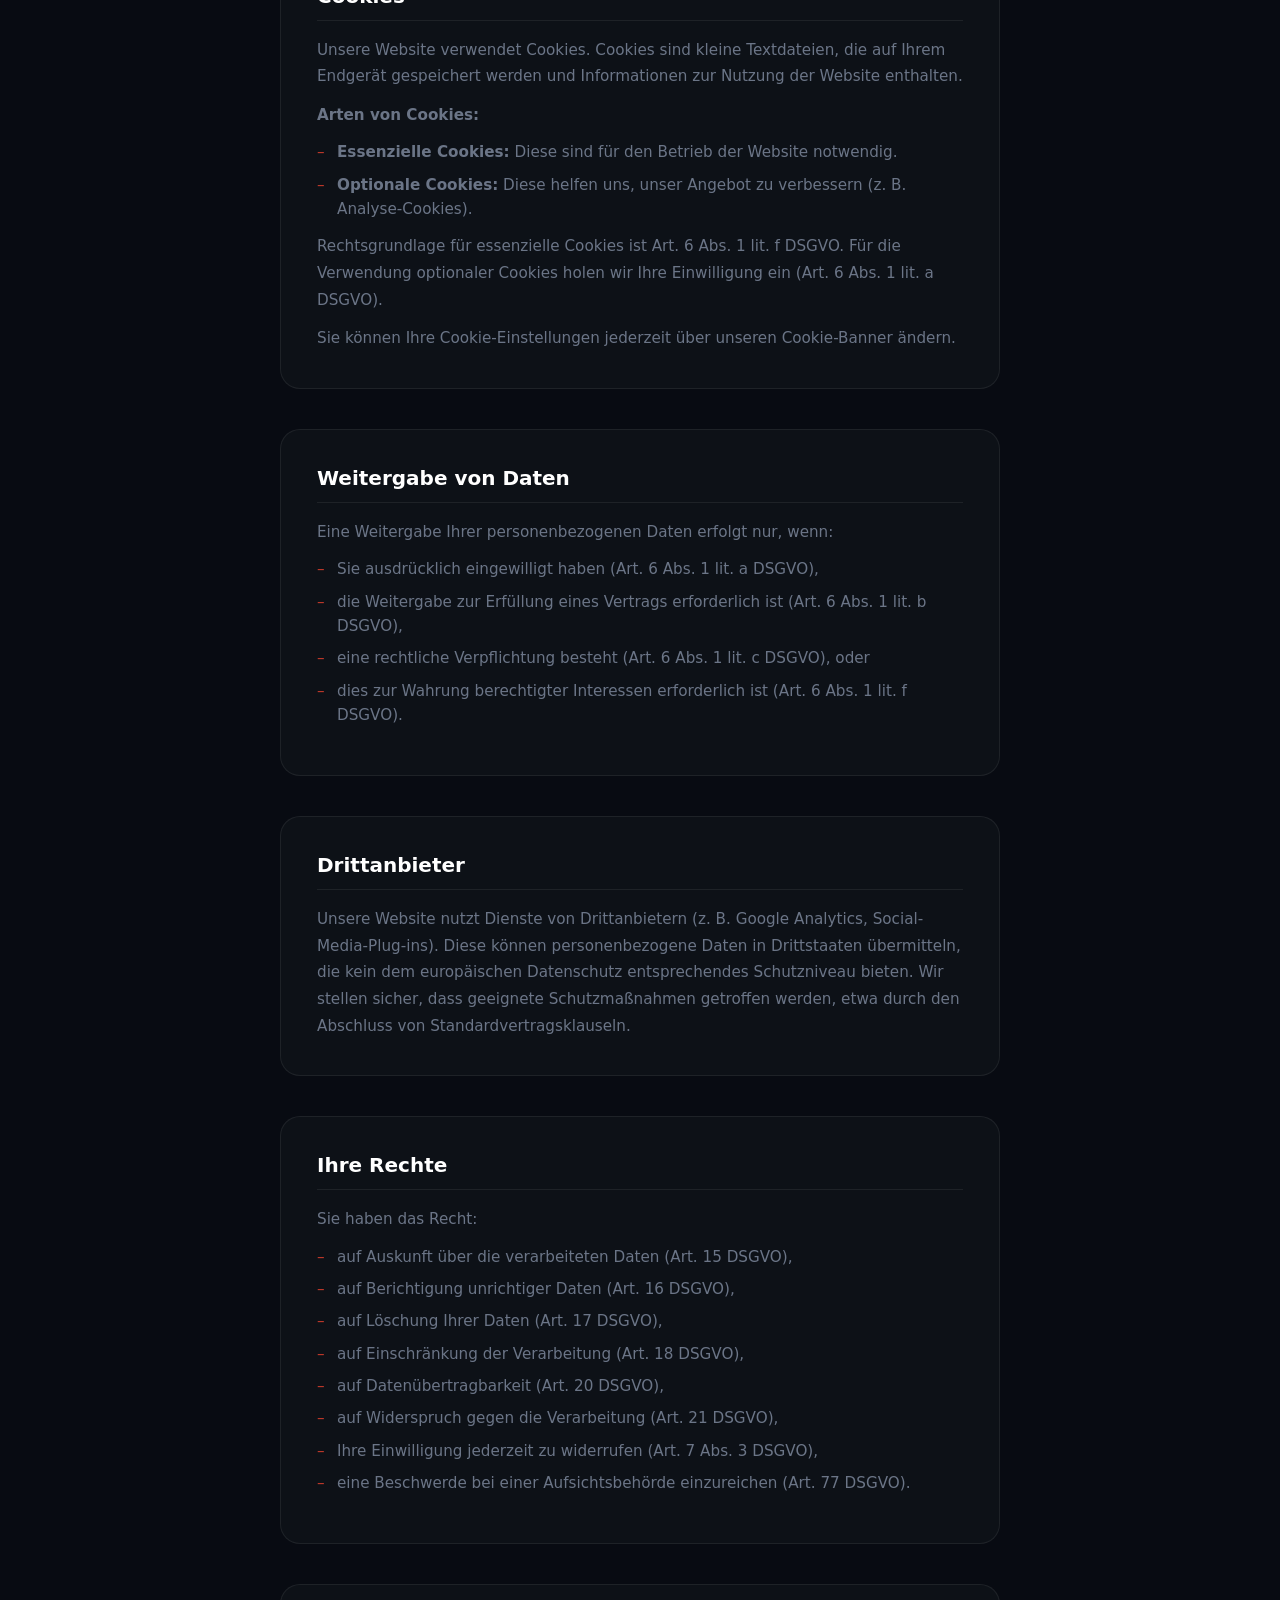
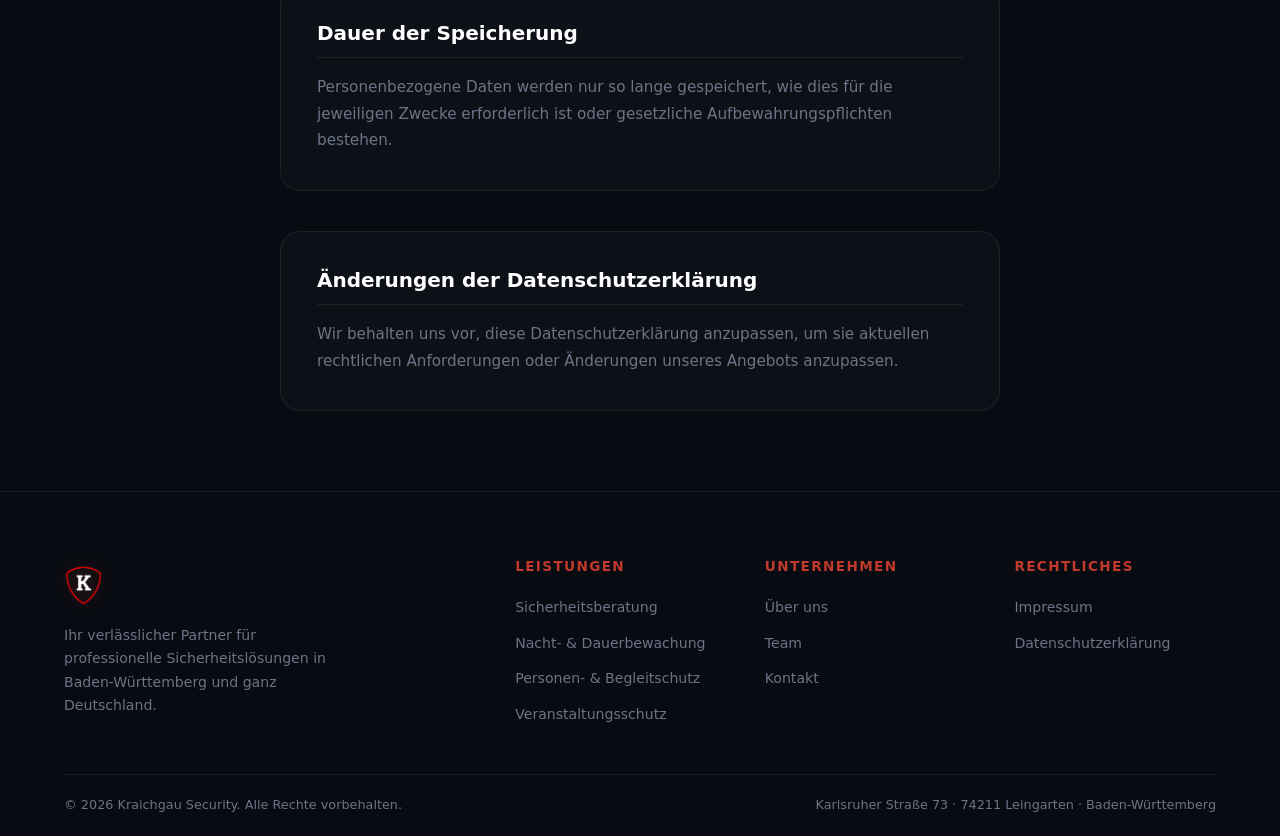
==== commit dc8608fa: "Logo-Bild in Navigation und Footer aller Seiten eingebaut Co-Authored-By: Claude Sonnet 4.6 <noreply" ====
--- a/datenschutz.html
+++ b/datenschutz.html
@@ -1,11 +1,11 @@
-<!DOCTYPE html>
+﻿<!DOCTYPE html>
 <html lang="de">
 <head>
   <meta charset="UTF-8" />
   <meta name="viewport" content="width=device-width, initial-scale=1.0" />
   <meta name="description" content="Datenschutzerklärung – Kraichgau Security" />
   <title>Datenschutzerklärung | Kraichgau Security</title>
-  <link rel="stylesheet" href="style.css" />
+  <link rel="stylesheet" href="style.css?v=2" />
 </head>
 <body>
 
@@ -13,8 +13,7 @@
   <nav id="navbar" class="scrolled">
     <div class="nav-inner">
       <a href="index.html" class="logo">
-        <span class="logo-icon">🛡</span>
-        <span class="logo-text">KRAICHGAU <strong>SECURITY</strong></span>
+        <img src="bilder/logo.png" alt="Kraichgau Security" class="logo-img">
       </a>
       <ul class="nav-links">
         <li><a href="index.html#leistungen">Leistungen</a></li>
@@ -139,8 +138,7 @@
       <div class="footer-top">
         <div class="footer-brand">
           <a href="index.html" class="logo">
-            <span class="logo-icon">🛡</span>
-            <span class="logo-text">KRAICHGAU <strong>SECURITY</strong></span>
+        <img src="bilder/logo.png" alt="Kraichgau Security" class="logo-img">
           </a>
           <p>Ihr verlässlicher Partner für professionelle Sicherheitslösungen in Baden-Württemberg und ganz Deutschland.</p>
         </div>
--- a/style.css
+++ b/style.css
@@ -1,1176 +1,1436 @@
-/* ============================================
-   KRAICHGAU SECURITY — CSS
-   Dark professional theme with gold accents
-   ============================================ */
-
-:root {
-  --bg-dark:     #080b12;
-  --bg-card:     #0d1117;
-  --bg-card2:    #111620;
-  --border:      rgba(255,255,255,0.07);
-  --gold:        #c0392b;
-  --gold-light:  #e74c3c;
-  --gold-dim:    rgba(192,57,43,0.15);
-  --white:       #ffffff;
-  --text:        #c8d0dc;
-  --text-muted:  #6b7587;
-  --red:         #c0392b;
-  --radius:      12px;
-  --radius-lg:   20px;
-  --shadow:      0 8px 32px rgba(0,0,0,0.5);
-  --transition:  0.3s cubic-bezier(0.4,0,0.2,1);
-}
-
-*, *::before, *::after { box-sizing: border-box; margin: 0; padding: 0; }
-
-html { scroll-behavior: smooth; }
-
-body {
-  background: var(--bg-dark);
-  color: var(--text);
-  font-family: 'Segoe UI', system-ui, -apple-system, sans-serif;
-  line-height: 1.6;
-  overflow-x: hidden;
-}
-
-img { display: block; max-width: 100%; }
-a { color: inherit; text-decoration: none; }
-ul { list-style: none; }
-
-/* ---- TYPOGRAPHY ---- */
-h1 { font-size: clamp(2.4rem, 6vw, 5rem); font-weight: 800; line-height: 1.1; color: var(--white); letter-spacing: -0.02em; }
-h2 { font-size: clamp(1.8rem, 4vw, 3rem); font-weight: 700; line-height: 1.2; color: var(--white); }
-h3 { font-size: 1.15rem; font-weight: 600; color: var(--white); }
-h4 { font-size: 1.05rem; font-weight: 600; color: var(--white); }
-h5 { font-size: 0.85rem; font-weight: 600; color: var(--gold); text-transform: uppercase; letter-spacing: 0.1em; margin-bottom: 1rem; }
-
-.gradient-text {
-  background: linear-gradient(135deg, var(--gold) 0%, var(--gold-light) 50%, var(--gold) 100%);
-  -webkit-background-clip: text;
-  background-clip: text;
-  -webkit-text-fill-color: transparent;
-}
-
-/* ---- LAYOUT ---- */
-.container { max-width: 1200px; margin: 0 auto; padding: 0 24px; }
-
-section { padding: 100px 0; }
-
-.section-header { text-align: center; margin-bottom: 64px; }
-.section-header p { max-width: 560px; margin: 1rem auto 0; color: var(--text-muted); font-size: 1.05rem; }
-
-.section-tag {
-  display: inline-block;
-  font-size: 0.78rem;
-  font-weight: 600;
-  text-transform: uppercase;
-  letter-spacing: 0.15em;
-  color: var(--gold);
-  background: var(--gold-dim);
-  border: 1px solid rgba(192,57,43,0.25);
-  padding: 5px 14px;
-  border-radius: 100px;
-  margin-bottom: 16px;
-}
-
-/* ---- BUTTONS ---- */
-.btn-primary {
-  display: inline-flex;
-  align-items: center;
-  gap: 8px;
-  background: linear-gradient(135deg, var(--gold) 0%, #96281b 100%);
-  color: #000;
-  font-weight: 700;
-  font-size: 0.95rem;
-  padding: 14px 28px;
-  border-radius: var(--radius);
-  border: none;
-  cursor: pointer;
-  transition: var(--transition);
-  text-decoration: none;
-}
-.btn-primary:hover { transform: translateY(-2px); box-shadow: 0 12px 30px rgba(192,57,43,0.4); filter: brightness(1.1); }
-.btn-primary svg { width: 18px; height: 18px; }
-
-.btn-ghost {
-  display: inline-flex;
-  align-items: center;
-  gap: 8px;
-  background: transparent;
-  color: var(--white);
-  font-weight: 600;
-  font-size: 0.95rem;
-  padding: 14px 28px;
-  border-radius: var(--radius);
-  border: 1px solid var(--border);
-  cursor: pointer;
-  transition: var(--transition);
-  text-decoration: none;
-}
-.btn-ghost:hover { border-color: var(--gold); color: var(--gold); background: var(--gold-dim); }
-
-.btn-full { width: 100%; justify-content: center; }
-
-/* ============================================
-   NAVBAR
-   ============================================ */
-#navbar {
-  position: fixed;
-  top: 0; left: 0; right: 0;
-  z-index: 1000;
-  background: transparent;
-  transition: background 0.4s, backdrop-filter 0.4s, box-shadow 0.4s;
-}
-#navbar.scrolled {
-  background: rgba(8,11,18,0.92);
-  backdrop-filter: blur(16px);
-  -webkit-backdrop-filter: blur(16px);
-  box-shadow: 0 1px 0 var(--border);
-}
-
-.nav-inner {
-  max-width: 1200px;
-  margin: 0 auto;
-  padding: 0 24px;
-  height: 72px;
-  display: flex;
-  align-items: center;
-  justify-content: space-between;
-}
-
-.logo {
-  display: flex;
-  align-items: center;
-  gap: 10px;
-  font-size: 1rem;
-  font-weight: 600;
-  color: var(--white);
-  letter-spacing: 0.05em;
-}
-.logo-icon { font-size: 1.4rem; filter: drop-shadow(0 0 8px rgba(192,57,43,0.6)); }
-.logo-text strong { color: var(--gold); }
-
-.nav-links {
-  display: flex;
-  align-items: center;
-  gap: 8px;
-}
-.nav-links a {
-  font-size: 0.9rem;
-  font-weight: 500;
-  color: var(--text);
-  padding: 8px 14px;
-  border-radius: 8px;
-  transition: var(--transition);
-}
-.nav-links a:hover { color: var(--white); background: rgba(255,255,255,0.06); }
-.nav-links .nav-cta {
-  background: linear-gradient(135deg, var(--gold), #96281b);
-  color: #000;
-  font-weight: 700;
-  padding: 9px 20px;
-}
-.nav-links .nav-cta:hover { transform: translateY(-1px); box-shadow: 0 6px 20px rgba(192,57,43,0.4); background: linear-gradient(135deg, var(--gold), #96281b); color: #000; }
-
-.burger {
-  display: none;
-  flex-direction: column;
-  gap: 5px;
-  background: none;
-  border: none;
-  cursor: pointer;
-  padding: 4px;
-}
-.burger span {
-  width: 24px; height: 2px;
-  background: var(--white);
-  border-radius: 2px;
-  transition: var(--transition);
-}
-
-.mobile-menu {
-  display: none;
-  flex-direction: column;
-  padding: 12px 24px 20px;
-  border-top: 1px solid var(--border);
-  background: rgba(8,11,18,0.98);
-  backdrop-filter: blur(16px);
-}
-.mobile-menu.open { display: flex; }
-.mobile-menu a {
-  padding: 12px 0;
-  color: var(--text);
-  font-weight: 500;
-  border-bottom: 1px solid var(--border);
-  transition: color 0.2s;
-}
-.mobile-menu a:last-child { border-bottom: none; margin-top: 8px; }
-.mobile-menu a:hover { color: var(--gold); }
-.mobile-menu .nav-cta {
-  text-align: center;
-  padding: 12px;
-  background: linear-gradient(135deg, var(--gold), #96281b);
-  color: #000;
-  font-weight: 700;
-  border-radius: var(--radius);
-  border-bottom: none;
-}
-
-/* ============================================
-   HERO
-   ============================================ */
-#hero {
-  position: relative;
-  min-height: 100vh;
-  display: flex;
-  align-items: center;
-  justify-content: center;
-  padding: 120px 24px 80px;
-  overflow: hidden;
-}
-
-.hero-bg {
-  position: absolute;
-  inset: 0;
-  z-index: 0;
-}
-
-.hero-overlay {
-  position: absolute;
-  inset: 0;
-  background:
-    radial-gradient(ellipse 80% 60% at 50% 40%, rgba(192,57,43,0.08) 0%, transparent 60%),
-    radial-gradient(ellipse 60% 80% at 80% 80%, rgba(20,30,60,0.5) 0%, transparent 60%),
-    linear-gradient(180deg, var(--bg-dark) 0%, #0a0e18 100%);
-}
-
-.hero-grid {
-  position: absolute;
-  inset: 0;
-  background-image:
-    linear-gradient(rgba(192,57,43,0.04) 1px, transparent 1px),
-    linear-gradient(90deg, rgba(192,57,43,0.04) 1px, transparent 1px);
-  background-size: 60px 60px;
-  mask-image: radial-gradient(ellipse at center, black 30%, transparent 80%);
-}
-
-.hero-content {
-  position: relative;
-  z-index: 1;
-  text-align: center;
-  max-width: 820px;
-  animation: fadeUp 1s ease both;
-}
-
-.hero-badge {
-  display: inline-flex;
-  align-items: center;
-  gap: 8px;
-  font-size: 0.8rem;
-  font-weight: 500;
-  color: var(--gold);
-  background: rgba(192,57,43,0.08);
-  border: 1px solid rgba(192,57,43,0.2);
-  padding: 7px 16px;
-  border-radius: 100px;
-  margin-bottom: 28px;
-}
-
-.badge-dot {
-  width: 7px; height: 7px;
-  background: var(--gold);
-  border-radius: 50%;
-  animation: pulse 2s ease infinite;
-}
-
-.hero-sub {
-  font-size: 1.15rem;
-  color: var(--text);
-  margin: 20px auto 36px;
-  max-width: 600px;
-  line-height: 1.7;
-}
-
-.hero-buttons {
-  display: flex;
-  gap: 16px;
-  justify-content: center;
-  flex-wrap: wrap;
-  margin-bottom: 56px;
-}
-
-.hero-stats {
-  display: inline-flex;
-  align-items: center;
-  gap: 32px;
-  background: rgba(255,255,255,0.03);
-  border: 1px solid var(--border);
-  border-radius: var(--radius);
-  padding: 20px 36px;
-}
-
-.stat { text-align: center; }
-.stat-num { display: block; font-size: 1.8rem; font-weight: 800; color: var(--gold); line-height: 1; }
-.stat-label { font-size: 0.78rem; color: var(--text-muted); margin-top: 4px; display: block; }
-.stat-divider { width: 1px; height: 36px; background: var(--border); }
-
-.scroll-indicator {
-  position: absolute;
-  bottom: 32px;
-  left: 50%;
-  transform: translateX(-50%);
-  display: flex;
-  flex-direction: column;
-  align-items: center;
-  gap: 8px;
-  font-size: 0.72rem;
-  color: var(--text-muted);
-  letter-spacing: 0.1em;
-  text-transform: uppercase;
-  z-index: 1;
-}
-
-.scroll-line {
-  width: 1px;
-  height: 40px;
-  background: linear-gradient(to bottom, var(--gold), transparent);
-  animation: scrollLine 1.8s ease infinite;
-}
-
-/* ============================================
-   LEISTUNGEN
-   ============================================ */
-#leistungen {
-  background: linear-gradient(180deg, var(--bg-dark) 0%, #0a0d15 100%);
-}
-
-.services-grid {
-  display: grid;
-  grid-template-columns: repeat(auto-fill, minmax(280px, 1fr));
-  gap: 20px;
-}
-
-.service-card {
-  background: var(--bg-card);
-  border: 1px solid var(--border);
-  border-radius: var(--radius-lg);
-  padding: 32px;
-  position: relative;
-  transition: var(--transition);
-  cursor: default;
-  overflow: hidden;
-}
-
-.service-card::before {
-  content: '';
-  position: absolute;
-  inset: 0;
-  background: linear-gradient(135deg, rgba(192,57,43,0.04) 0%, transparent 60%);
-  opacity: 0;
-  transition: var(--transition);
-}
-
-.service-card:hover {
-  border-color: rgba(192,57,43,0.25);
-  transform: translateY(-4px);
-  box-shadow: 0 20px 40px rgba(0,0,0,0.4), 0 0 0 1px rgba(192,57,43,0.1);
-}
-.service-card:hover::before { opacity: 1; }
-
-.service-card.featured {
-  border-color: rgba(192,57,43,0.3);
-  background: linear-gradient(135deg, rgba(192,57,43,0.05) 0%, var(--bg-card) 60%);
-}
-
-.featured-badge {
-  position: absolute;
-  top: 16px; right: 16px;
-  font-size: 0.7rem;
-  font-weight: 700;
-  text-transform: uppercase;
-  letter-spacing: 0.08em;
-  color: #000;
-  background: var(--gold);
-  padding: 3px 10px;
-  border-radius: 100px;
-}
-
-.service-icon-wrap {
-  width: 52px; height: 52px;
-  border-radius: 12px;
-  background: var(--gold-dim);
-  border: 1px solid rgba(192,57,43,0.2);
-  display: flex;
-  align-items: center;
-  justify-content: center;
-  margin-bottom: 20px;
-  transition: var(--transition);
-}
-.service-icon-wrap svg { width: 24px; height: 24px; color: var(--gold); }
-.service-card:hover .service-icon-wrap { background: rgba(192,57,43,0.2); }
-
-.service-card h3 { margin-bottom: 10px; }
-.service-card p { font-size: 0.92rem; color: var(--text-muted); line-height: 1.65; }
-
-.service-arrow {
-  margin-top: 20px;
-  color: var(--gold);
-  font-size: 1.2rem;
-  opacity: 0;
-  transform: translateX(-8px);
-  transition: var(--transition);
-}
-.service-card:hover .service-arrow { opacity: 1; transform: translateX(0); }
-
-.cta-card {
-  background: linear-gradient(135deg, rgba(192,57,43,0.1) 0%, rgba(192,57,43,0.04) 100%);
-  border-color: rgba(192,57,43,0.3);
-  display: flex;
-  flex-direction: column;
-  justify-content: center;
-  align-items: flex-start;
-  gap: 16px;
-}
-.cta-card:hover { transform: none; }
-
-/* ============================================
-   ÜBER UNS
-   ============================================ */
-#ueber {
-  background: var(--bg-card);
-  border-top: 1px solid var(--border);
-  border-bottom: 1px solid var(--border);
-}
-
-.ueber-grid {
-  display: grid;
-  grid-template-columns: 1fr 1fr;
-  gap: 80px;
-  align-items: center;
-}
-
-.ueber-visual {
-  display: flex;
-  justify-content: center;
-}
-
-.ueber-img-wrap {
-  position: relative;
-  width: 100%;
-  max-width: 380px;
-  overflow: visible;
-}
-
-.ueber-card-main {
-  background: var(--bg-card2);
-  border: 1px solid var(--border);
-  border-radius: var(--radius-lg);
-  padding: 48px;
-  text-align: center;
-  position: relative;
-  z-index: 1;
-  width: 100%;
-  max-width: 360px;
-  box-shadow: 0 30px 60px rgba(0,0,0,0.5);
-}
-
-.ueber-shield {
-  width: 100px; height: 100px;
-  margin: 0 auto 32px;
-  filter: drop-shadow(0 0 20px rgba(192,57,43,0.3));
-}
-.ueber-shield svg { width: 100%; height: 100%; }
-
-.ueber-metrics {
-  display: flex;
-  justify-content: space-around;
-  gap: 12px;
-}
-
-.metric { text-align: center; }
-.metric-val { display: block; font-size: 1.8rem; font-weight: 800; color: var(--gold); }
-.metric-lbl { font-size: 0.72rem; color: var(--text-muted); display: block; margin-top: 4px; }
-
-.ueber-tag-1, .ueber-tag-2 {
-  position: absolute;
-  background: var(--bg-dark);
-  border: 1px solid rgba(192,57,43,0.2);
-  color: var(--gold);
-  font-size: 0.82rem;
-  font-weight: 600;
-  padding: 8px 16px;
-  border-radius: 8px;
-  white-space: nowrap;
-  box-shadow: var(--shadow);
-}
-.ueber-tag-1 { bottom: 24px; left: 20px; }
-.ueber-tag-2 { top: 24px; right: 20px; }
-
-.ueber-text .section-tag { margin-bottom: 12px; }
-.ueber-text h2 { margin-bottom: 20px; }
-.ueber-text p { color: var(--text-muted); margin-bottom: 16px; font-size: 1rem; }
-
-.ueber-list { margin: 28px 0 36px; display: flex; flex-direction: column; gap: 12px; }
-.ueber-list li { display: flex; align-items: center; gap: 12px; font-size: 0.95rem; }
-.check { color: var(--gold); font-weight: 700; font-size: 1rem; }
-
-/* ============================================
-   TEAM
-   ============================================ */
-#team { background: var(--bg-dark); }
-
-.team-grid {
-  display: grid;
-  grid-template-columns: repeat(auto-fill, minmax(260px, 1fr));
-  gap: 20px;
-}
-
-.team-card {
-  background: var(--bg-card);
-  border: 1px solid var(--border);
-  border-radius: var(--radius-lg);
-  padding: 32px;
-  transition: var(--transition);
-  display: flex;
-  flex-direction: column;
-  gap: 20px;
-}
-.team-card:hover { border-color: rgba(192,57,43,0.2); transform: translateY(-4px); box-shadow: 0 20px 40px rgba(0,0,0,0.4); }
-
-.team-avatar {
-  width: 64px; height: 64px;
-  border-radius: 50%;
-  background: linear-gradient(135deg, rgba(192,57,43,0.2), rgba(192,57,43,0.05));
-  border: 2px solid rgba(192,57,43,0.25);
-  display: flex;
-  align-items: center;
-  justify-content: center;
-}
-
-.avatar-initials {
-  font-size: 1.1rem;
-  font-weight: 700;
-  color: var(--gold);
-  letter-spacing: 0.05em;
-}
-
-.team-role {
-  display: block;
-  font-size: 0.78rem;
-  font-weight: 600;
-  color: var(--gold);
-  text-transform: uppercase;
-  letter-spacing: 0.1em;
-  margin: 4px 0 10px;
-}
-
-.team-info p { font-size: 0.88rem; color: var(--text-muted); line-height: 1.6; }
-
-/* ============================================
-   VERTRAUEN
-   ============================================ */
-#vertrauen {
-  background: linear-gradient(180deg, var(--bg-dark) 0%, #0b0f1a 100%);
-}
-
-.vertrauen-inner { max-width: 1200px; }
-
-.vertrauen-grid {
-  display: grid;
-  grid-template-columns: repeat(auto-fill, minmax(280px, 1fr));
-  gap: 20px;
-}
-
-.v-item {
-  background: var(--bg-card);
-  border: 1px solid var(--border);
-  border-radius: var(--radius-lg);
-  padding: 32px;
-  transition: var(--transition);
-}
-.v-item:hover { border-color: rgba(192,57,43,0.2); transform: translateY(-3px); }
-
-.v-icon {
-  font-size: 2rem;
-  margin-bottom: 16px;
-  filter: grayscale(0.2);
-}
-
-.v-item h4 { margin-bottom: 8px; }
-.v-item p { font-size: 0.9rem; color: var(--text-muted); line-height: 1.6; }
-
-/* ============================================
-   KONTAKT
-   ============================================ */
-#kontakt {
-  background: var(--bg-card);
-  border-top: 1px solid var(--border);
-}
-
-.kontakt-grid {
-  display: grid;
-  grid-template-columns: 1fr 1.2fr;
-  gap: 80px;
-  align-items: start;
-}
-
-.kontakt-info h2 { margin: 12px 0 16px; }
-.kontakt-info > p { color: var(--text-muted); font-size: 1rem; line-height: 1.7; margin-bottom: 36px; }
-
-.kontakt-details { display: flex; flex-direction: column; gap: 20px; }
-.kontakt-item {
-  display: flex;
-  gap: 16px;
-  align-items: flex-start;
-}
-.kontakt-icon {
-  width: 44px; height: 44px;
-  min-width: 44px;
-  border-radius: 10px;
-  background: var(--gold-dim);
-  border: 1px solid rgba(192,57,43,0.2);
-  display: flex;
-  align-items: center;
-  justify-content: center;
-}
-.kontakt-icon svg { width: 20px; height: 20px; color: var(--gold); }
-.kontakt-item strong { display: block; font-size: 0.82rem; font-weight: 600; color: var(--gold); text-transform: uppercase; letter-spacing: 0.08em; margin-bottom: 4px; }
-.kontakt-item span { font-size: 0.92rem; color: var(--text-muted); line-height: 1.5; }
-
-/* FORM */
-.kontakt-form-wrap {
-  background: var(--bg-card2);
-  border: 1px solid var(--border);
-  border-radius: var(--radius-lg);
-  padding: 40px;
-}
-
-.form-row { display: grid; grid-template-columns: 1fr 1fr; gap: 16px; }
-
-.form-group { display: flex; flex-direction: column; gap: 7px; margin-bottom: 16px; }
-.form-group label { font-size: 0.82rem; font-weight: 600; color: var(--text); }
-
-.form-group input,
-.form-group select,
-.form-group textarea {
-  background: rgba(255,255,255,0.04);
-  border: 1px solid var(--border);
-  border-radius: var(--radius);
-  color: var(--white);
-  font-size: 0.95rem;
-  font-family: inherit;
-  padding: 12px 16px;
-  outline: none;
-  transition: border-color 0.2s;
-  -webkit-appearance: none;
-}
-.form-group input::placeholder,
-.form-group textarea::placeholder { color: var(--text-muted); }
-.form-group select option { background: #0d1117; color: var(--white); }
-.form-group input:focus,
-.form-group select:focus,
-.form-group textarea:focus {
-  border-color: var(--gold);
-  background: rgba(192,57,43,0.03);
-}
-
-.form-check {
-  display: flex;
-  gap: 10px;
-  align-items: flex-start;
-  margin-bottom: 20px;
-}
-.form-check input[type=checkbox] { margin-top: 3px; accent-color: var(--gold); cursor: pointer; flex-shrink: 0; }
-.form-check label { font-size: 0.82rem; color: var(--text-muted); cursor: pointer; line-height: 1.5; }
-.form-check label a { color: var(--gold); text-decoration: underline; }
-
-.form-success {
-  display: none;
-  margin-top: 16px;
-  padding: 14px 20px;
-  background: rgba(192,57,43,0.1);
-  border: 1px solid rgba(192,57,43,0.3);
-  border-radius: var(--radius);
-  color: var(--gold);
-  font-size: 0.9rem;
-  font-weight: 500;
-}
-.form-success.show { display: block; }
-
-/* ============================================
-   FOOTER
-   ============================================ */
-footer {
-  background: var(--bg-dark);
-  border-top: 1px solid var(--border);
-}
-
-.footer-inner { max-width: 1200px; margin: 0 auto; padding: 0 24px; }
-
-.footer-top {
-  display: grid;
-  grid-template-columns: 2fr 1fr 1fr 1fr;
-  gap: 48px;
-  padding: 64px 0 48px;
-}
-
-.footer-brand .logo { margin-bottom: 16px; }
-.footer-brand p { font-size: 0.88rem; color: var(--text-muted); line-height: 1.65; max-width: 280px; }
-
-.footer-links ul { display: flex; flex-direction: column; gap: 10px; }
-.footer-links ul a {
-  font-size: 0.88rem;
-  color: var(--text-muted);
-  transition: color 0.2s;
-}
-.footer-links ul a:hover { color: var(--gold); }
-
-.footer-bottom {
-  border-top: 1px solid var(--border);
-  padding: 20px 0;
-  display: flex;
-  justify-content: space-between;
-  align-items: center;
-  font-size: 0.8rem;
-  color: var(--text-muted);
-  flex-wrap: wrap;
-  gap: 8px;
-}
-
-/* ============================================
-   FAB (Floating Action Button)
-   ============================================ */
-.fab {
-  position: fixed;
-  bottom: 28px;
-  right: 28px;
-  width: 52px; height: 52px;
-  background: linear-gradient(135deg, var(--gold), #96281b);
-  border-radius: 50%;
-  display: flex;
-  align-items: center;
-  justify-content: center;
-  box-shadow: 0 8px 24px rgba(192,57,43,0.4);
-  z-index: 900;
-  transition: var(--transition);
-}
-.fab svg { width: 22px; height: 22px; color: #000; }
-.fab:hover { transform: scale(1.1) translateY(-2px); box-shadow: 0 12px 32px rgba(192,57,43,0.5); }
-
-/* ============================================
-   ANIMATIONS
-   ============================================ */
-@keyframes fadeUp {
-  from { opacity: 0; transform: translateY(30px); }
-  to   { opacity: 1; transform: translateY(0); }
-}
-
-@keyframes pulse {
-  0%, 100% { opacity: 1; transform: scale(1); }
-  50%       { opacity: 0.6; transform: scale(0.8); }
-}
-
-@keyframes scrollLine {
-  0%   { transform: scaleY(0); transform-origin: top; opacity: 1; }
-  50%  { transform: scaleY(1); transform-origin: top; opacity: 1; }
-  51%  { transform: scaleY(1); transform-origin: bottom; }
-  100% { transform: scaleY(0); transform-origin: bottom; opacity: 0; }
-}
-
-.reveal {
-  opacity: 0;
-  transform: translateY(24px);
-  transition: opacity 0.6s ease, transform 0.6s ease;
-}
-.reveal.visible {
-  opacity: 1;
-  transform: none;
-}
-
-/* ============================================
-   RESPONSIVE
-   ============================================ */
-@media (max-width: 900px) {
-  .ueber-grid { grid-template-columns: 1fr; gap: 48px; }
-  .ueber-visual { display: none; }
-  .kontakt-grid { grid-template-columns: 1fr; gap: 48px; }
-  .footer-top { grid-template-columns: 1fr 1fr; gap: 32px; }
-  .footer-brand { grid-column: 1 / -1; }
-}
-
-@media (max-width: 768px) {
-  section { padding: 72px 0; }
-  .nav-links { display: none; }
-  .burger { display: flex; }
-  .hero-stats { gap: 20px; padding: 16px 24px; }
-  .form-row { grid-template-columns: 1fr; }
-  .footer-top { grid-template-columns: 1fr; gap: 28px; }
-  .footer-bottom { flex-direction: column; text-align: center; }
-  .ueber-tag-1, .ueber-tag-2 { display: none; }
-}
-
-@media (max-width: 480px) {
-  h1 { font-size: 2rem; }
-  .hero-stats { flex-direction: column; gap: 16px; }
-  .stat-divider { width: 60px; height: 1px; }
-  .hero-buttons { flex-direction: column; align-items: stretch; text-align: center; }
-}
-
-/* ============================================
-   IMAGE PLACEHOLDERS
-   ============================================ */
-.img-placeholder {
-  background: var(--bg-card2);
-  border: 2px dashed rgba(192,57,43,0.25);
-  border-radius: var(--radius-lg);
-  display: flex;
-  flex-direction: column;
-  align-items: center;
-  justify-content: center;
-  gap: 14px;
-  color: var(--text-muted);
-  font-size: 0.82rem;
-  font-style: italic;
-  letter-spacing: 0.02em;
-  text-align: center;
-  padding: 24px;
-  transition: border-color 0.3s;
-}
-.img-placeholder svg { width: 44px; height: 44px; color: rgba(192,57,43,0.25); }
-.img-placeholder span { color: var(--text-muted); }
-
-.hero-img {
-  width: 100%;
-  height: 420px;
-  border-radius: 20px;
-}
-
-.banner-img {
-  width: 100%;
-  height: 260px;
-}
-
-.ueber-img {
-  width: 100%;
-  height: 380px;
-  z-index: 1;
-}
-
-.team-photo {
-  width: 100%;
-  height: 180px;
-  border-radius: var(--radius);
-  border-style: dashed;
-}
-
-.kontakt-img {
-  width: 100%;
-  height: 180px;
-  margin-top: 24px;
-}
-
-/* ============================================
-   HERO 2-COL LAYOUT
-   ============================================ */
-.hero-layout {
-  position: relative;
-  z-index: 1;
-  width: 100%;
-  max-width: 1200px;
-  margin: 0 auto;
-  display: grid;
-  grid-template-columns: 1fr 1fr;
-  gap: 60px;
-  align-items: center;
-  padding: 0 24px;
-}
-
-.hero-layout .hero-content {
-  text-align: left;
-  animation: fadeUp 1s ease both;
-}
-.hero-layout .hero-content .hero-buttons { justify-content: flex-start; }
-.hero-layout .hero-content .hero-stats { display: inline-flex; }
-
-.hero-visual { animation: fadeUp 1s 0.2s ease both; }
-
-/* ============================================
-   KRAICHGAU BANNER
-   ============================================ */
-#kraichgau-info {
-  background: var(--bg-card);
-  border-top: 1px solid var(--border);
-  border-bottom: 1px solid var(--border);
-  padding: 80px 0;
-}
-
-.kraichgau-banner {
-  display: grid;
-  grid-template-columns: 1.2fr 1fr;
-  gap: 64px;
-  align-items: center;
-}
-
-.kraichgau-banner-text h2 { margin: 12px 0 16px; }
-.kraichgau-banner-text p { color: var(--text-muted); font-size: 1rem; line-height: 1.7; margin-bottom: 24px; }
-
-.banner-address {
-  display: flex;
-  align-items: center;
-  gap: 10px;
-  color: var(--text-muted);
-  font-size: 0.92rem;
-}
-.banner-address svg { width: 18px; height: 18px; color: var(--gold); flex-shrink: 0; }
-
-/* ============================================
-   TESTIMONIALS
-   ============================================ */
-#referenzen { background: var(--bg-card); border-top: 1px solid var(--border); }
-
-.testimonials-grid {
-  display: grid;
-  grid-template-columns: repeat(auto-fill, minmax(260px, 1fr));
-  gap: 20px;
-}
-
-.testimonial-card {
-  background: var(--bg-card2);
-  border: 1px solid var(--border);
-  border-radius: var(--radius-lg);
-  padding: 32px;
-  transition: var(--transition);
-}
-.testimonial-card:hover {
-  border-color: rgba(192,57,43,0.2);
-  transform: translateY(-4px);
-  box-shadow: 0 20px 40px rgba(0,0,0,0.4);
-}
-
-.testimonial-quote {
-  font-size: 3.5rem;
-  color: var(--gold);
-  opacity: 0.25;
-  line-height: 1;
-  margin-bottom: 8px;
-  font-family: Georgia, serif;
-}
-
-.testimonial-text {
-  font-size: 0.95rem;
-  color: var(--text);
-  line-height: 1.7;
-  margin-bottom: 24px;
-  font-style: italic;
-}
-
-.testimonial-author {
-  display: flex;
-  align-items: center;
-  gap: 12px;
-}
-
-.testimonial-avatar {
-  width: 44px; height: 44px;
-  border-radius: 50%;
-  background: var(--gold-dim);
-  border: 1px solid rgba(192,57,43,0.25);
-  display: flex;
-  align-items: center;
-  justify-content: center;
-  font-weight: 700;
-  font-size: 0.82rem;
-  color: var(--gold);
-  flex-shrink: 0;
-  letter-spacing: 0.05em;
-}
-
-.testimonial-name { font-weight: 600; color: var(--white); font-size: 0.9rem; }
-.testimonial-role { font-size: 0.78rem; color: var(--text-muted); margin-top: 2px; }
-
-/* ============================================
-   TEAM (updated with photo placeholder)
-   ============================================ */
-.team-photo-wrap { margin-bottom: 4px; }
-
-/* ============================================
-   KONTAKT (no form — action cards)
-   ============================================ */
-.kontakt-grid {
-  display: grid;
-  grid-template-columns: 1fr 1.2fr;
-  gap: 80px;
-  align-items: start;
-}
-
-.kontakt-actions-inner {
-  background: var(--bg-card2);
-  border: 1px solid var(--border);
-  border-radius: var(--radius-lg);
-  padding: 40px;
-}
-
-.kontakt-actions-inner h3 { margin-bottom: 8px; }
-.kontakt-actions-inner > p { font-size: 0.92rem; color: var(--text-muted); margin-bottom: 28px; }
-
-.kontakt-buttons { display: flex; flex-direction: column; gap: 14px; }
-
-.kontakt-btn {
-  display: flex;
-  align-items: center;
-  gap: 16px;
-  padding: 18px 22px;
-  border-radius: var(--radius);
-  border: 1px solid var(--border);
-  background: rgba(255,255,255,0.03);
-  transition: var(--transition);
-  text-decoration: none;
-}
-.kontakt-btn:hover { transform: translateX(4px); box-shadow: 0 8px 24px rgba(0,0,0,0.3); }
-
-.kontakt-btn-phone { border-color: rgba(192,57,43,0.25); }
-.kontakt-btn-phone:hover { border-color: rgba(192,57,43,0.5); background: rgba(192,57,43,0.05); }
-
-.kontakt-btn-email:hover { border-color: rgba(255,255,255,0.15); background: rgba(255,255,255,0.04); }
-
-.kontakt-btn-icon {
-  width: 48px; height: 48px;
-  min-width: 48px;
-  border-radius: 10px;
-  background: var(--gold-dim);
-  border: 1px solid rgba(192,57,43,0.2);
-  display: flex;
-  align-items: center;
-  justify-content: center;
-}
-.kontakt-btn-icon svg { width: 22px; height: 22px; color: var(--gold); }
-
-.kontakt-btn-label {
-  display: block;
-  font-size: 0.78rem;
-  font-weight: 600;
-  color: var(--text-muted);
-  text-transform: uppercase;
-  letter-spacing: 0.08em;
-  margin-bottom: 3px;
-}
-.kontakt-btn-value {
-  display: block;
-  font-size: 1rem;
-  font-weight: 700;
-  color: var(--white);
-}
-
-/* services-grid-4: force 4 cols on large screens */
-.services-grid-4 { grid-template-columns: repeat(4, 1fr); }
-
-/* ============================================
-   RESPONSIVE ADDITIONS
-   ============================================ */
-@media (max-width: 1100px) {
-  .services-grid-4 { grid-template-columns: repeat(2, 1fr); }
-}
-
-@media (max-width: 900px) {
-  .hero-layout { grid-template-columns: 1fr; }
-  .hero-layout .hero-content { text-align: center; }
-  .hero-layout .hero-content .hero-buttons { justify-content: center; }
-  .hero-visual { display: none; }
-  .kraichgau-banner { grid-template-columns: 1fr; gap: 32px; }
-  .banner-img { height: 200px; }
-  .kontakt-grid { grid-template-columns: 1fr; gap: 40px; }
-}
-
-@media (max-width: 768px) {
-  .services-grid-4 { grid-template-columns: 1fr; }
-  .testimonials-grid { grid-template-columns: 1fr; }
-  .kontakt-actions-inner { padding: 24px; }
-}
-
-/* ============================================
-   LEGAL PAGES (Impressum / Datenschutz)
-   ============================================ */
-.legal-page {
-  padding-top: 120px;
-  padding-bottom: 80px;
-  min-height: 70vh;
-}
-
-.legal-header {
-  max-width: 720px;
-  margin: 0 auto 64px;
-  text-align: center;
-}
-.legal-header h1 { margin: 16px 0 20px; }
-.legal-intro {
-  color: var(--text-muted);
-  font-size: 1rem;
-  line-height: 1.7;
-}
-
-.legal-content {
-  max-width: 720px;
-  margin: 0 auto;
-  display: flex;
-  flex-direction: column;
-  gap: 40px;
-}
-
-.legal-block {
-  background: var(--bg-card);
-  border: 1px solid var(--border);
-  border-radius: var(--radius-lg);
-  padding: 36px;
-}
-
-.legal-block h2 {
-  font-size: 1.25rem;
-  color: var(--white);
-  margin-bottom: 16px;
-  padding-bottom: 12px;
-  border-bottom: 1px solid var(--border);
-}
-
-.legal-block h3 {
-  font-size: 1rem;
-  color: var(--gold);
-  margin: 20px 0 10px;
-}
-
-.legal-block p {
-  color: var(--text-muted);
-  font-size: 0.95rem;
-  line-height: 1.75;
-  margin-bottom: 12px;
-}
-.legal-block p:last-child { margin-bottom: 0; }
-
-.legal-block a {
-  color: var(--gold);
-  text-decoration: underline;
-  text-underline-offset: 3px;
-  transition: color 0.2s;
-}
-.legal-block a:hover { color: var(--gold-light); }
-
-.legal-list {
-  list-style: none;
-  padding: 0;
-  margin: 12px 0;
-  display: flex;
-  flex-direction: column;
-  gap: 8px;
-}
-.legal-list li {
-  color: var(--text-muted);
-  font-size: 0.95rem;
-  line-height: 1.6;
-  padding-left: 20px;
-  position: relative;
-}
-.legal-list li::before {
-  content: '–';
-  position: absolute;
-  left: 0;
-  color: var(--gold);
-}
+/* ============================================
+   KRAICHGAU SECURITY — CSS
+   Dark professional theme with gold accents
+   ============================================ */
+
+:root {
+  --bg-dark:     #080b12;
+  --bg-card:     #0d1117;
+  --bg-card2:    #111620;
+  --border:      rgba(255,255,255,0.07);
+  --gold:        #c0392b;
+  --gold-light:  #e74c3c;
+  --gold-dim:    rgba(192,57,43,0.15);
+  --white:       #ffffff;
+  --text:        #c8d0dc;
+  --text-muted:  #6b7587;
+  --red:         #c0392b;
+  --radius:      12px;
+  --radius-lg:   20px;
+  --shadow:      0 8px 32px rgba(0,0,0,0.5);
+  --transition:  0.3s cubic-bezier(0.4,0,0.2,1);
+}
+
+*, *::before, *::after { box-sizing: border-box; margin: 0; padding: 0; }
+
+html { scroll-behavior: smooth; }
+
+body {
+  background: var(--bg-dark);
+  color: var(--text);
+  font-family: 'Segoe UI', system-ui, -apple-system, sans-serif;
+  line-height: 1.6;
+  overflow-x: hidden;
+}
+
+img { display: block; max-width: 100%; }
+a { color: inherit; text-decoration: none; }
+ul { list-style: none; }
+
+/* ---- TYPOGRAPHY ---- */
+h1 { font-size: clamp(2.4rem, 6vw, 5rem); font-weight: 800; line-height: 1.1; color: var(--white); letter-spacing: -0.02em; }
+h2 { font-size: clamp(1.8rem, 4vw, 3rem); font-weight: 700; line-height: 1.2; color: var(--white); }
+h3 { font-size: 1.15rem; font-weight: 600; color: var(--white); }
+h4 { font-size: 1.05rem; font-weight: 600; color: var(--white); }
+h5 { font-size: 0.85rem; font-weight: 600; color: var(--gold); text-transform: uppercase; letter-spacing: 0.1em; margin-bottom: 1rem; }
+
+.gradient-text {
+  background: linear-gradient(135deg, var(--gold) 0%, var(--gold-light) 50%, var(--gold) 100%);
+  -webkit-background-clip: text;
+  background-clip: text;
+  -webkit-text-fill-color: transparent;
+}
+
+/* ---- LAYOUT ---- */
+.container { max-width: 1200px; margin: 0 auto; padding: 0 24px; }
+
+section { padding: 100px 0; }
+
+.section-header { text-align: center; margin-bottom: 64px; }
+.section-header p { max-width: 560px; margin: 1rem auto 0; color: var(--text-muted); font-size: 1.05rem; }
+
+.section-tag {
+  display: inline-block;
+  font-size: 0.78rem;
+  font-weight: 600;
+  text-transform: uppercase;
+  letter-spacing: 0.15em;
+  color: var(--gold);
+  background: var(--gold-dim);
+  border: 1px solid rgba(192,57,43,0.25);
+  padding: 5px 14px;
+  border-radius: 100px;
+  margin-bottom: 16px;
+}
+
+/* ---- BUTTONS ---- */
+.btn-primary {
+  display: inline-flex;
+  align-items: center;
+  gap: 8px;
+  background: linear-gradient(135deg, var(--gold) 0%, #96281b 100%);
+  color: #000;
+  font-weight: 700;
+  font-size: 0.95rem;
+  padding: 14px 28px;
+  border-radius: var(--radius);
+  border: none;
+  cursor: pointer;
+  transition: var(--transition);
+  text-decoration: none;
+}
+.btn-primary:hover { transform: translateY(-2px); box-shadow: 0 12px 30px rgba(192,57,43,0.4); filter: brightness(1.1); }
+.btn-primary svg { width: 18px; height: 18px; }
+
+.btn-outline {
+  display: inline-flex;
+  align-items: center;
+  gap: 8px;
+  background: transparent;
+  color: var(--white);
+  font-weight: 700;
+  font-size: 0.95rem;
+  padding: 13px 28px;
+  border-radius: var(--radius);
+  border: 1px solid var(--border);
+  cursor: pointer;
+  transition: var(--transition);
+  text-decoration: none;
+}
+.btn-outline:hover { border-color: rgba(192,57,43,0.5); color: var(--gold); transform: translateY(-2px); }
+
+.btn-ghost {
+  display: inline-flex;
+  align-items: center;
+  gap: 8px;
+  background: transparent;
+  color: var(--white);
+  font-weight: 600;
+  font-size: 0.95rem;
+  padding: 14px 28px;
+  border-radius: var(--radius);
+  border: 1px solid var(--border);
+  cursor: pointer;
+  transition: var(--transition);
+  text-decoration: none;
+}
+.btn-ghost:hover { border-color: var(--gold); color: var(--gold); background: var(--gold-dim); }
+
+.btn-full { width: 100%; justify-content: center; }
+
+/* ============================================
+   NAVBAR
+   ============================================ */
+#navbar {
+  position: fixed;
+  top: 0; left: 0; right: 0;
+  z-index: 1000;
+  background: transparent;
+  transition: background 0.4s, backdrop-filter 0.4s, box-shadow 0.4s;
+}
+#navbar.scrolled {
+  background: rgba(8,11,18,0.92);
+  backdrop-filter: blur(16px);
+  -webkit-backdrop-filter: blur(16px);
+  box-shadow: 0 1px 0 var(--border);
+}
+
+.nav-inner {
+  max-width: 1200px;
+  margin: 0 auto;
+  padding: 0 24px;
+  height: 72px;
+  display: flex;
+  align-items: center;
+  justify-content: space-between;
+}
+
+.logo {
+  display: flex;
+  align-items: center;
+  gap: 10px;
+  font-size: 1rem;
+  font-weight: 600;
+  color: var(--white);
+  letter-spacing: 0.05em;
+}
+.logo-img {
+  height: 48px;
+  width: auto;
+  display: block;
+  filter: drop-shadow(0 0 8px rgba(192,57,43,0.4));
+}
+.footer-brand .logo-img { height: 52px; }
+
+.nav-links {
+  display: flex;
+  align-items: center;
+  gap: 8px;
+}
+.nav-links a {
+  font-size: 0.9rem;
+  font-weight: 500;
+  color: var(--text);
+  padding: 8px 14px;
+  border-radius: 8px;
+  transition: var(--transition);
+}
+.nav-links a:hover { color: var(--white); background: rgba(255,255,255,0.06); }
+.nav-links .nav-cta {
+  background: linear-gradient(135deg, var(--gold), #96281b);
+  color: #000;
+  font-weight: 700;
+  padding: 9px 20px;
+}
+.nav-links .nav-cta:hover { transform: translateY(-1px); box-shadow: 0 6px 20px rgba(192,57,43,0.4); background: linear-gradient(135deg, var(--gold), #96281b); color: #000; }
+
+.burger {
+  display: none;
+  flex-direction: column;
+  gap: 5px;
+  background: none;
+  border: none;
+  cursor: pointer;
+  padding: 4px;
+}
+.burger span {
+  width: 24px; height: 2px;
+  background: var(--white);
+  border-radius: 2px;
+  transition: var(--transition);
+}
+
+.mobile-menu {
+  display: none;
+  flex-direction: column;
+  padding: 12px 24px 20px;
+  border-top: 1px solid var(--border);
+  background: rgba(8,11,18,0.98);
+  backdrop-filter: blur(16px);
+}
+.mobile-menu.open { display: flex; }
+.mobile-menu a {
+  padding: 12px 0;
+  color: var(--text);
+  font-weight: 500;
+  border-bottom: 1px solid var(--border);
+  transition: color 0.2s;
+}
+.mobile-menu a:last-child { border-bottom: none; margin-top: 8px; }
+.mobile-menu a:hover { color: var(--gold); }
+.mobile-menu .nav-cta {
+  text-align: center;
+  padding: 12px;
+  background: linear-gradient(135deg, var(--gold), #96281b);
+  color: #000;
+  font-weight: 700;
+  border-radius: var(--radius);
+  border-bottom: none;
+}
+
+/* ============================================
+   HERO
+   ============================================ */
+#hero {
+  position: relative;
+  min-height: 100vh;
+  display: flex;
+  align-items: center;
+  justify-content: center;
+  padding: 120px 24px 80px;
+  overflow: hidden;
+}
+
+.hero-bg {
+  position: absolute;
+  inset: 0;
+  z-index: 0;
+}
+
+.hero-overlay {
+  position: absolute;
+  inset: 0;
+  background:
+    radial-gradient(ellipse 80% 60% at 50% 40%, rgba(192,57,43,0.08) 0%, transparent 60%),
+    radial-gradient(ellipse 60% 80% at 80% 80%, rgba(20,30,60,0.5) 0%, transparent 60%),
+    linear-gradient(180deg, var(--bg-dark) 0%, #0a0e18 100%);
+}
+
+.hero-grid {
+  position: absolute;
+  inset: 0;
+  background-image:
+    linear-gradient(rgba(192,57,43,0.04) 1px, transparent 1px),
+    linear-gradient(90deg, rgba(192,57,43,0.04) 1px, transparent 1px);
+  background-size: 60px 60px;
+  mask-image: radial-gradient(ellipse at center, black 30%, transparent 80%);
+}
+
+.hero-content {
+  position: relative;
+  z-index: 1;
+  text-align: center;
+  max-width: 820px;
+  animation: fadeUp 1s ease both;
+}
+
+.hero-badge {
+  display: inline-flex;
+  align-items: center;
+  gap: 8px;
+  font-size: 0.8rem;
+  font-weight: 500;
+  color: var(--gold);
+  background: rgba(192,57,43,0.08);
+  border: 1px solid rgba(192,57,43,0.2);
+  padding: 7px 16px;
+  border-radius: 100px;
+  margin-bottom: 28px;
+}
+
+.badge-dot {
+  width: 7px; height: 7px;
+  background: var(--gold);
+  border-radius: 50%;
+  animation: pulse 2s ease infinite;
+}
+
+.hero-sub {
+  font-size: 1.15rem;
+  color: var(--text);
+  margin: 20px auto 36px;
+  max-width: 600px;
+  line-height: 1.7;
+}
+
+.hero-buttons {
+  display: flex;
+  gap: 16px;
+  justify-content: center;
+  flex-wrap: wrap;
+  margin-bottom: 56px;
+}
+
+.hero-stats {
+  display: inline-flex;
+  align-items: center;
+  gap: 32px;
+  background: rgba(255,255,255,0.03);
+  border: 1px solid var(--border);
+  border-radius: var(--radius);
+  padding: 20px 36px;
+}
+
+.stat { text-align: center; }
+.stat-num { display: block; font-size: 1.8rem; font-weight: 800; color: var(--gold); line-height: 1; }
+.stat-label { font-size: 0.78rem; color: var(--text-muted); margin-top: 4px; display: block; }
+.stat-divider { width: 1px; height: 36px; background: var(--border); }
+
+.scroll-indicator {
+  position: absolute;
+  bottom: 32px;
+  left: 50%;
+  transform: translateX(-50%);
+  display: flex;
+  flex-direction: column;
+  align-items: center;
+  gap: 8px;
+  font-size: 0.72rem;
+  color: var(--text-muted);
+  letter-spacing: 0.1em;
+  text-transform: uppercase;
+  z-index: 1;
+}
+
+.scroll-line {
+  width: 1px;
+  height: 40px;
+  background: linear-gradient(to bottom, var(--gold), transparent);
+  animation: scrollLine 1.8s ease infinite;
+}
+
+/* ============================================
+   LEISTUNGEN
+   ============================================ */
+#leistungen {
+  background: linear-gradient(180deg, var(--bg-dark) 0%, #0a0d15 100%);
+}
+
+.services-grid {
+  display: grid;
+  grid-template-columns: repeat(auto-fill, minmax(280px, 1fr));
+  gap: 20px;
+}
+
+.service-card {
+  background: var(--bg-card);
+  border: 1px solid var(--border);
+  border-radius: var(--radius-lg);
+  padding: 32px;
+  position: relative;
+  transition: var(--transition);
+  cursor: default;
+  overflow: hidden;
+}
+
+.service-card::before {
+  content: '';
+  position: absolute;
+  inset: 0;
+  background: linear-gradient(135deg, rgba(192,57,43,0.04) 0%, transparent 60%);
+  opacity: 0;
+  transition: var(--transition);
+  pointer-events: none;
+}
+
+.service-card:hover {
+  border-color: rgba(192,57,43,0.25);
+  transform: translateY(-4px);
+  box-shadow: 0 20px 40px rgba(0,0,0,0.4), 0 0 0 1px rgba(192,57,43,0.1);
+}
+.service-card:hover::before { opacity: 1; }
+
+.service-card.featured {
+  border-color: rgba(192,57,43,0.3);
+  background: linear-gradient(135deg, rgba(192,57,43,0.05) 0%, var(--bg-card) 60%);
+}
+
+.featured-badge {
+  position: absolute;
+  top: 16px; right: 16px;
+  font-size: 0.7rem;
+  font-weight: 700;
+  text-transform: uppercase;
+  letter-spacing: 0.08em;
+  color: #000;
+  background: var(--gold);
+  padding: 3px 10px;
+  border-radius: 100px;
+}
+
+.service-icon-wrap {
+  width: 52px; height: 52px;
+  border-radius: 12px;
+  background: var(--gold-dim);
+  border: 1px solid rgba(192,57,43,0.2);
+  display: flex;
+  align-items: center;
+  justify-content: center;
+  margin-bottom: 20px;
+  transition: var(--transition);
+}
+.service-icon-wrap svg { width: 24px; height: 24px; color: var(--gold); }
+.service-card:hover .service-icon-wrap { background: rgba(192,57,43,0.2); }
+
+.service-card h3 { margin-bottom: 10px; }
+.service-card p { font-size: 0.92rem; color: var(--text-muted); line-height: 1.65; }
+
+.service-arrow {
+  margin-top: 20px;
+  color: var(--gold);
+  font-size: 1.2rem;
+  opacity: 0;
+  transform: translateX(-8px);
+  transition: var(--transition);
+}
+.service-card:hover .service-arrow { opacity: 1; transform: translateX(0); }
+
+.cta-card {
+  background: linear-gradient(135deg, rgba(192,57,43,0.1) 0%, rgba(192,57,43,0.04) 100%);
+  border-color: rgba(192,57,43,0.3);
+  display: flex;
+  flex-direction: column;
+  justify-content: center;
+  align-items: flex-start;
+  gap: 16px;
+}
+.cta-card:hover { transform: none; }
+
+/* ============================================
+   ÜBER UNS
+   ============================================ */
+#ueber {
+  background: var(--bg-card);
+  border-top: 1px solid var(--border);
+  border-bottom: 1px solid var(--border);
+}
+
+.ueber-grid {
+  display: grid;
+  grid-template-columns: 1fr 1fr;
+  gap: 80px;
+  align-items: center;
+}
+
+.ueber-visual {
+  display: flex;
+  justify-content: center;
+}
+
+.ueber-img-wrap {
+  position: relative;
+  width: 100%;
+  max-width: 380px;
+  overflow: visible;
+}
+
+.ueber-card-main {
+  background: var(--bg-card2);
+  border: 1px solid var(--border);
+  border-radius: var(--radius-lg);
+  padding: 48px;
+  text-align: center;
+  position: relative;
+  z-index: 1;
+  width: 100%;
+  max-width: 360px;
+  box-shadow: 0 30px 60px rgba(0,0,0,0.5);
+}
+
+.ueber-shield {
+  width: 100px; height: 100px;
+  margin: 0 auto 32px;
+  filter: drop-shadow(0 0 20px rgba(192,57,43,0.3));
+}
+.ueber-shield svg { width: 100%; height: 100%; }
+
+.ueber-metrics {
+  display: flex;
+  justify-content: space-around;
+  gap: 12px;
+}
+
+.metric { text-align: center; }
+.metric-val { display: block; font-size: 1.8rem; font-weight: 800; color: var(--gold); }
+.metric-lbl { font-size: 0.72rem; color: var(--text-muted); display: block; margin-top: 4px; }
+
+.ueber-tag-1, .ueber-tag-2 {
+  position: absolute;
+  background: var(--bg-dark);
+  border: 1px solid rgba(192,57,43,0.2);
+  color: var(--gold);
+  font-size: 0.82rem;
+  font-weight: 600;
+  padding: 8px 16px;
+  border-radius: 8px;
+  white-space: nowrap;
+  box-shadow: var(--shadow);
+}
+.ueber-tag-1 { bottom: 24px; left: 20px; }
+.ueber-tag-2 { top: 24px; right: 20px; }
+
+.ueber-text .section-tag { margin-bottom: 12px; }
+.ueber-text h2 { margin-bottom: 20px; }
+.ueber-text p { color: var(--text-muted); margin-bottom: 16px; font-size: 1rem; }
+
+.ueber-list { margin: 28px 0 36px; display: flex; flex-direction: column; gap: 12px; }
+.ueber-list li { display: flex; align-items: center; gap: 12px; font-size: 0.95rem; }
+.check { color: var(--gold); font-weight: 700; font-size: 1rem; }
+
+.ueber-personen-row {
+  display: grid;
+  grid-template-columns: repeat(2, 1fr);
+  gap: 32px;
+  max-width: 680px;
+  margin: 64px auto 0;
+  padding-top: 48px;
+  border-top: 1px solid var(--border);
+}
+.ueber-person {
+  background: var(--bg-dark);
+  border: 1px solid var(--border);
+  border-radius: var(--radius-lg);
+  overflow: hidden;
+  transition: transform var(--transition), box-shadow var(--transition), border-color var(--transition);
+}
+.ueber-person:hover {
+  transform: translateY(-5px);
+  box-shadow: 0 20px 50px rgba(0,0,0,0.5);
+  border-color: rgba(192,57,43,0.4);
+}
+.ueber-person-photo-wrap {
+  width: 100%;
+  aspect-ratio: 3 / 4;
+  overflow: hidden;
+  position: relative;
+}
+.ueber-person-photo-wrap::after {
+  content: '';
+  position: absolute;
+  bottom: 0; left: 0; right: 0;
+  height: 35%;
+  background: linear-gradient(to top, rgba(8,11,18,0.85) 0%, transparent 100%);
+  pointer-events: none;
+}
+.ueber-person-photo {
+  width: 100%;
+  height: 100%;
+  object-fit: cover;
+  object-position: center top;
+  display: block;
+  transition: transform 0.6s ease;
+}
+.ueber-person:hover .ueber-person-photo { transform: scale(1.04); }
+.ueber-person-info {
+  padding: 20px 24px 24px;
+  text-align: center;
+}
+.ueber-person-info h4 {
+  font-size: 1.15rem;
+  font-weight: 700;
+  color: var(--white);
+  margin-bottom: 8px;
+}
+.ueber-person-role {
+  display: inline-block;
+  font-size: 0.75rem;
+  font-weight: 600;
+  text-transform: uppercase;
+  letter-spacing: 0.1em;
+  color: var(--gold);
+  background: var(--gold-dim);
+  border: 1px solid rgba(192,57,43,0.25);
+  padding: 4px 12px;
+  border-radius: 100px;
+}
+@media (max-width: 560px) {
+  .ueber-personen-row { grid-template-columns: 1fr; max-width: 300px; }
+}
+
+/* ============================================
+   TEAM
+   ============================================ */
+#team { background: var(--bg-dark); }
+
+.team-grid {
+  display: grid;
+  grid-template-columns: repeat(auto-fill, minmax(260px, 1fr));
+  gap: 20px;
+}
+
+.team-card {
+  background: var(--bg-card);
+  border: 1px solid var(--border);
+  border-radius: var(--radius-lg);
+  padding: 32px;
+  transition: var(--transition);
+  display: flex;
+  flex-direction: column;
+  gap: 20px;
+}
+.team-card:hover { border-color: rgba(192,57,43,0.2); transform: translateY(-4px); box-shadow: 0 20px 40px rgba(0,0,0,0.4); }
+
+.team-avatar {
+  width: 64px; height: 64px;
+  border-radius: 50%;
+  background: linear-gradient(135deg, rgba(192,57,43,0.2), rgba(192,57,43,0.05));
+  border: 2px solid rgba(192,57,43,0.25);
+  display: flex;
+  align-items: center;
+  justify-content: center;
+}
+
+.avatar-initials {
+  font-size: 1.1rem;
+  font-weight: 700;
+  color: var(--gold);
+  letter-spacing: 0.05em;
+}
+
+.team-role {
+  display: block;
+  font-size: 0.78rem;
+  font-weight: 600;
+  color: var(--gold);
+  text-transform: uppercase;
+  letter-spacing: 0.1em;
+  margin: 4px 0 10px;
+}
+
+.team-info p { font-size: 0.88rem; color: var(--text-muted); line-height: 1.6; }
+
+/* ============================================
+   VERTRAUEN
+   ============================================ */
+#vertrauen {
+  background: linear-gradient(180deg, var(--bg-dark) 0%, #0b0f1a 100%);
+}
+
+.vertrauen-inner { max-width: 1200px; }
+
+.vertrauen-grid {
+  display: grid;
+  grid-template-columns: repeat(auto-fill, minmax(280px, 1fr));
+  gap: 20px;
+}
+
+.v-item {
+  background: var(--bg-card);
+  border: 1px solid var(--border);
+  border-radius: var(--radius-lg);
+  padding: 32px;
+  transition: var(--transition);
+}
+.v-item:hover { border-color: rgba(192,57,43,0.2); transform: translateY(-3px); }
+
+.v-icon {
+  font-size: 2rem;
+  margin-bottom: 16px;
+  filter: grayscale(0.2);
+}
+
+.v-item h4 { margin-bottom: 8px; }
+.v-item p { font-size: 0.9rem; color: var(--text-muted); line-height: 1.6; }
+
+/* ============================================
+   KONTAKT
+   ============================================ */
+#kontakt {
+  background: var(--bg-card);
+  border-top: 1px solid var(--border);
+}
+
+.kontakt-grid {
+  display: grid;
+  grid-template-columns: 1fr 1.2fr;
+  gap: 80px;
+  align-items: start;
+}
+
+.kontakt-info h2 { margin: 12px 0 16px; }
+.kontakt-info > p { color: var(--text-muted); font-size: 1rem; line-height: 1.7; margin-bottom: 36px; }
+
+.kontakt-details { display: flex; flex-direction: column; gap: 20px; }
+.kontakt-item {
+  display: flex;
+  gap: 16px;
+  align-items: flex-start;
+}
+.kontakt-icon {
+  width: 44px; height: 44px;
+  min-width: 44px;
+  border-radius: 10px;
+  background: var(--gold-dim);
+  border: 1px solid rgba(192,57,43,0.2);
+  display: flex;
+  align-items: center;
+  justify-content: center;
+}
+.kontakt-icon svg { width: 20px; height: 20px; color: var(--gold); }
+.kontakt-item strong { display: block; font-size: 0.82rem; font-weight: 600; color: var(--gold); text-transform: uppercase; letter-spacing: 0.08em; margin-bottom: 4px; }
+.kontakt-item span { font-size: 0.92rem; color: var(--text-muted); line-height: 1.5; }
+
+/* FORM */
+.kontakt-form-wrap {
+  background: var(--bg-card2);
+  border: 1px solid var(--border);
+  border-radius: var(--radius-lg);
+  padding: 40px;
+}
+
+.form-row { display: grid; grid-template-columns: 1fr 1fr; gap: 16px; }
+
+.form-group { display: flex; flex-direction: column; gap: 7px; margin-bottom: 16px; }
+.form-group label { font-size: 0.82rem; font-weight: 600; color: var(--text); }
+
+.form-group input,
+.form-group select,
+.form-group textarea {
+  background: rgba(255,255,255,0.04);
+  border: 1px solid var(--border);
+  border-radius: var(--radius);
+  color: var(--white);
+  font-size: 0.95rem;
+  font-family: inherit;
+  padding: 12px 16px;
+  outline: none;
+  transition: border-color 0.2s;
+  -webkit-appearance: none;
+}
+.form-group input::placeholder,
+.form-group textarea::placeholder { color: var(--text-muted); }
+.form-group select option { background: #0d1117; color: var(--white); }
+.form-group input:focus,
+.form-group select:focus,
+.form-group textarea:focus {
+  border-color: var(--gold);
+  background: rgba(192,57,43,0.03);
+}
+
+.form-check {
+  display: flex;
+  gap: 10px;
+  align-items: flex-start;
+  margin-bottom: 20px;
+}
+.form-check input[type=checkbox] { margin-top: 3px; accent-color: var(--gold); cursor: pointer; flex-shrink: 0; }
+.form-check label { font-size: 0.82rem; color: var(--text-muted); cursor: pointer; line-height: 1.5; }
+.form-check label a { color: var(--gold); text-decoration: underline; }
+
+.form-success {
+  display: none;
+  margin-top: 16px;
+  padding: 14px 20px;
+  background: rgba(192,57,43,0.1);
+  border: 1px solid rgba(192,57,43,0.3);
+  border-radius: var(--radius);
+  color: var(--gold);
+  font-size: 0.9rem;
+  font-weight: 500;
+}
+.form-success.show { display: block; }
+
+/* ============================================
+   FOOTER
+   ============================================ */
+footer {
+  background: var(--bg-dark);
+  border-top: 1px solid var(--border);
+}
+
+.footer-inner { max-width: 1200px; margin: 0 auto; padding: 0 24px; }
+
+.footer-top {
+  display: grid;
+  grid-template-columns: 2fr 1fr 1fr 1fr;
+  gap: 48px;
+  padding: 64px 0 48px;
+}
+
+.footer-brand .logo { margin-bottom: 16px; }
+.footer-brand p { font-size: 0.88rem; color: var(--text-muted); line-height: 1.65; max-width: 280px; }
+
+.footer-links ul { display: flex; flex-direction: column; gap: 10px; }
+.footer-links ul a {
+  font-size: 0.88rem;
+  color: var(--text-muted);
+  transition: color 0.2s;
+}
+.footer-links ul a:hover { color: var(--gold); }
+
+.footer-bottom {
+  border-top: 1px solid var(--border);
+  padding: 20px 0;
+  display: flex;
+  justify-content: space-between;
+  align-items: center;
+  font-size: 0.8rem;
+  color: var(--text-muted);
+  flex-wrap: wrap;
+  gap: 8px;
+}
+
+/* ============================================
+   FAB (Floating Action Button)
+   ============================================ */
+.fab {
+  position: fixed;
+  bottom: 28px;
+  right: 28px;
+  width: 52px; height: 52px;
+  background: linear-gradient(135deg, var(--gold), #96281b);
+  border-radius: 50%;
+  display: flex;
+  align-items: center;
+  justify-content: center;
+  box-shadow: 0 8px 24px rgba(192,57,43,0.4);
+  z-index: 900;
+  transition: var(--transition);
+}
+.fab svg { width: 22px; height: 22px; color: #000; }
+.fab:hover { transform: scale(1.1) translateY(-2px); box-shadow: 0 12px 32px rgba(192,57,43,0.5); }
+
+/* ============================================
+   ANIMATIONS
+   ============================================ */
+@keyframes fadeUp {
+  from { opacity: 0; transform: translateY(30px); }
+  to   { opacity: 1; transform: translateY(0); }
+}
+
+@keyframes pulse {
+  0%, 100% { opacity: 1; transform: scale(1); }
+  50%       { opacity: 0.6; transform: scale(0.8); }
+}
+
+@keyframes scrollLine {
+  0%   { transform: scaleY(0); transform-origin: top; opacity: 1; }
+  50%  { transform: scaleY(1); transform-origin: top; opacity: 1; }
+  51%  { transform: scaleY(1); transform-origin: bottom; }
+  100% { transform: scaleY(0); transform-origin: bottom; opacity: 0; }
+}
+
+.reveal {
+  opacity: 0;
+  transform: translateY(24px);
+  transition: opacity 0.6s ease, transform 0.6s ease;
+}
+.reveal.visible {
+  opacity: 1;
+  transform: none;
+}
+
+/* ============================================
+   RESPONSIVE
+   ============================================ */
+@media (max-width: 900px) {
+  .ueber-grid { grid-template-columns: 1fr; gap: 48px; }
+  .ueber-visual { display: none; }
+  .kontakt-grid { grid-template-columns: 1fr; gap: 48px; }
+  .footer-top { grid-template-columns: 1fr 1fr; gap: 32px; }
+  .footer-brand { grid-column: 1 / -1; }
+}
+
+@media (max-width: 768px) {
+  section { padding: 72px 0; }
+  .nav-links { display: none; }
+  .burger { display: flex; }
+  .hero-stats { gap: 20px; padding: 16px 24px; }
+  .form-row { grid-template-columns: 1fr; }
+  .footer-top { grid-template-columns: 1fr; gap: 28px; }
+  .footer-bottom { flex-direction: column; text-align: center; }
+  .ueber-tag-1, .ueber-tag-2 { display: none; }
+}
+
+@media (max-width: 480px) {
+  h1 { font-size: 2rem; }
+  .hero-stats { flex-direction: column; gap: 16px; }
+  .stat-divider { width: 60px; height: 1px; }
+  .hero-buttons { flex-direction: column; align-items: stretch; text-align: center; }
+}
+
+/* ============================================
+   IMAGE PLACEHOLDERS
+   ============================================ */
+.img-placeholder {
+  background: var(--bg-card2);
+  border: 2px dashed rgba(192,57,43,0.25);
+  border-radius: var(--radius-lg);
+  display: flex;
+  flex-direction: column;
+  align-items: center;
+  justify-content: center;
+  gap: 14px;
+  color: var(--text-muted);
+  font-size: 0.82rem;
+  font-style: italic;
+  letter-spacing: 0.02em;
+  text-align: center;
+  padding: 24px;
+  transition: border-color 0.3s;
+}
+.img-placeholder svg { width: 44px; height: 44px; color: rgba(192,57,43,0.25); }
+.img-placeholder span { color: var(--text-muted); }
+
+.hero-img {
+  width: 100%;
+  height: 420px;
+  border-radius: 20px;
+}
+
+.banner-img {
+  width: 100%;
+  height: 260px;
+}
+
+.ueber-img {
+  width: 100%;
+  height: 380px;
+  z-index: 1;
+}
+
+.team-photo {
+  width: 100%;
+  height: 180px;
+  border-radius: var(--radius);
+  border-style: dashed;
+}
+
+.kontakt-img {
+  width: 100%;
+  height: 180px;
+  margin-top: 24px;
+}
+
+/* ============================================
+   HERO 2-COL LAYOUT
+   ============================================ */
+.hero-layout {
+  position: relative;
+  z-index: 1;
+  width: 100%;
+  max-width: 1200px;
+  margin: 0 auto;
+  display: grid;
+  grid-template-columns: 1fr 1fr;
+  gap: 60px;
+  align-items: center;
+  padding: 0 24px;
+}
+
+.hero-layout .hero-content {
+  text-align: left;
+  animation: fadeUp 1s ease both;
+}
+.hero-layout .hero-content .hero-buttons { justify-content: flex-start; }
+.hero-layout .hero-content .hero-stats { display: inline-flex; }
+
+.hero-visual { animation: fadeUp 1s 0.2s ease both; }
+
+/* ============================================
+   KRAICHGAU BANNER
+   ============================================ */
+#kraichgau-info {
+  background: var(--bg-card);
+  border-top: 1px solid var(--border);
+  border-bottom: 1px solid var(--border);
+  padding: 80px 0;
+}
+
+.kraichgau-banner {
+  display: grid;
+  grid-template-columns: 1.2fr 1fr;
+  gap: 64px;
+  align-items: center;
+}
+
+.kraichgau-banner-text h2 { margin: 12px 0 16px; }
+.kraichgau-banner-text p { color: var(--text-muted); font-size: 1rem; line-height: 1.7; margin-bottom: 24px; }
+
+.banner-address {
+  display: flex;
+  align-items: center;
+  gap: 10px;
+  color: var(--text-muted);
+  font-size: 0.92rem;
+}
+.banner-address svg { width: 18px; height: 18px; color: var(--gold); flex-shrink: 0; }
+
+/* ============================================
+   TESTIMONIALS
+   ============================================ */
+#referenzen { background: var(--bg-card); border-top: 1px solid var(--border); }
+
+.testimonials-grid {
+  display: grid;
+  grid-template-columns: repeat(auto-fill, minmax(260px, 1fr));
+  gap: 20px;
+}
+
+.testimonial-card {
+  background: var(--bg-card2);
+  border: 1px solid var(--border);
+  border-radius: var(--radius-lg);
+  padding: 32px;
+  transition: var(--transition);
+}
+.testimonial-card:hover {
+  border-color: rgba(192,57,43,0.2);
+  transform: translateY(-4px);
+  box-shadow: 0 20px 40px rgba(0,0,0,0.4);
+}
+
+.testimonial-quote {
+  font-size: 3.5rem;
+  color: var(--gold);
+  opacity: 0.25;
+  line-height: 1;
+  margin-bottom: 8px;
+  font-family: Georgia, serif;
+}
+
+.testimonial-text {
+  font-size: 0.95rem;
+  color: var(--text);
+  line-height: 1.7;
+  margin-bottom: 24px;
+  font-style: italic;
+}
+
+.testimonial-author {
+  display: flex;
+  align-items: center;
+  gap: 12px;
+}
+
+.testimonial-avatar {
+  width: 44px; height: 44px;
+  border-radius: 50%;
+  background: var(--gold-dim);
+  border: 1px solid rgba(192,57,43,0.25);
+  display: flex;
+  align-items: center;
+  justify-content: center;
+  font-weight: 700;
+  font-size: 0.82rem;
+  color: var(--gold);
+  flex-shrink: 0;
+  letter-spacing: 0.05em;
+}
+
+.testimonial-name { font-weight: 600; color: var(--white); font-size: 0.9rem; }
+.testimonial-role { font-size: 0.78rem; color: var(--text-muted); margin-top: 2px; }
+
+/* ============================================
+   TEAM (updated with photo placeholder)
+   ============================================ */
+.team-photo-wrap { margin-bottom: 4px; }
+
+/* ============================================
+   KONTAKT (no form — action cards)
+   ============================================ */
+.kontakt-grid {
+  display: grid;
+  grid-template-columns: 1fr 1.2fr;
+  gap: 80px;
+  align-items: start;
+}
+
+.kontakt-actions-inner {
+  background: var(--bg-card2);
+  border: 1px solid var(--border);
+  border-radius: var(--radius-lg);
+  padding: 40px;
+}
+
+.kontakt-actions-inner h3 { margin-bottom: 8px; }
+.kontakt-actions-inner > p { font-size: 0.92rem; color: var(--text-muted); margin-bottom: 28px; }
+
+.kontakt-buttons { display: flex; flex-direction: column; gap: 14px; }
+
+.kontakt-btn {
+  display: flex;
+  align-items: center;
+  gap: 16px;
+  padding: 18px 22px;
+  border-radius: var(--radius);
+  border: 1px solid var(--border);
+  background: rgba(255,255,255,0.03);
+  transition: var(--transition);
+  text-decoration: none;
+}
+.kontakt-btn:hover { transform: translateX(4px); box-shadow: 0 8px 24px rgba(0,0,0,0.3); }
+
+.kontakt-btn-phone { border-color: rgba(192,57,43,0.25); }
+.kontakt-btn-phone:hover { border-color: rgba(192,57,43,0.5); background: rgba(192,57,43,0.05); }
+
+.kontakt-btn-email:hover { border-color: rgba(255,255,255,0.15); background: rgba(255,255,255,0.04); }
+
+.kontakt-btn-icon {
+  width: 48px; height: 48px;
+  min-width: 48px;
+  border-radius: 10px;
+  background: var(--gold-dim);
+  border: 1px solid rgba(192,57,43,0.2);
+  display: flex;
+  align-items: center;
+  justify-content: center;
+}
+.kontakt-btn-icon svg { width: 22px; height: 22px; color: var(--gold); }
+
+.kontakt-btn-label {
+  display: block;
+  font-size: 0.78rem;
+  font-weight: 600;
+  color: var(--text-muted);
+  text-transform: uppercase;
+  letter-spacing: 0.08em;
+  margin-bottom: 3px;
+}
+.kontakt-btn-value {
+  display: block;
+  font-size: 1rem;
+  font-weight: 700;
+  color: var(--white);
+}
+
+/* services-grid-4: force 4 cols on large screens */
+.services-grid-4 { grid-template-columns: repeat(4, 1fr); }
+
+/* ============================================
+   RESPONSIVE ADDITIONS
+   ============================================ */
+@media (max-width: 1100px) {
+  .services-grid-4 { grid-template-columns: repeat(2, 1fr); }
+}
+
+@media (max-width: 900px) {
+  .hero-layout { grid-template-columns: 1fr; }
+  .hero-layout .hero-content { text-align: center; }
+  .hero-layout .hero-content .hero-buttons { justify-content: center; }
+  .hero-visual { display: none; }
+  .kraichgau-banner { grid-template-columns: 1fr; gap: 32px; }
+  .banner-img { height: 200px; }
+  .kontakt-grid { grid-template-columns: 1fr; gap: 40px; }
+}
+
+@media (max-width: 768px) {
+  .services-grid-4 { grid-template-columns: 1fr; }
+  .testimonials-grid { grid-template-columns: 1fr; }
+  .kontakt-actions-inner { padding: 24px; }
+}
+
+/* ============================================
+   REAL PHOTO IMAGES
+   ============================================ */
+.hero-img-frame {
+  width: 100%;
+  height: 420px;
+  border-radius: 20px;
+  overflow: hidden;
+}
+.hero-img-real {
+  width: 100%;
+  height: 100%;
+  object-fit: cover;
+  object-position: center 25%;
+  display: block;
+}
+
+.banner-img-frame {
+  width: 100%;
+  height: 260px;
+  border-radius: var(--radius-lg);
+  overflow: hidden;
+}
+.banner-img-real {
+  width: 100%;
+  height: 100%;
+  object-fit: cover;
+  object-position: center 28%;
+  display: block;
+}
+
+.ueber-img-frame {
+  width: 100%;
+  height: 380px;
+  border-radius: var(--radius-lg);
+  overflow: hidden;
+  position: relative;
+  z-index: 1;
+}
+.ueber-img-real {
+  width: 100%;
+  height: 100%;
+  object-fit: cover;
+  object-position: center 35%;
+  display: block;
+}
+
+.kontakt-img-frame {
+  width: 100%;
+  height: 220px;
+  margin-top: 24px;
+  border-radius: var(--radius-lg);
+  overflow: hidden;
+  position: relative;
+}
+.kontakt-img-frame::after {
+  content: '';
+  position: absolute;
+  inset: 0;
+  background: linear-gradient(170deg, rgba(8,11,18,0.1) 30%, rgba(8,11,18,0.55) 100%);
+  pointer-events: none;
+  border-radius: var(--radius-lg);
+}
+.kontakt-img-real {
+  width: 100%;
+  height: 100%;
+  object-fit: cover;
+  object-position: center 30%;
+  display: block;
+}
+
+.team-wc-avatar {
+  width: 100%;
+  height: 180px;
+  border-radius: var(--radius);
+  background: var(--bg-card2);
+  border: 1px solid var(--border);
+  display: flex;
+  align-items: center;
+  justify-content: center;
+}
+.team-wc-avatar svg {
+  height: 140px;
+  width: auto;
+}
+
+/* ============================================
+   LEGAL PAGES (Impressum / Datenschutz)
+   ============================================ */
+.legal-page {
+  padding-top: 120px;
+  padding-bottom: 80px;
+  min-height: 70vh;
+}
+
+.legal-header {
+  max-width: 720px;
+  margin: 0 auto 64px;
+  text-align: center;
+}
+.legal-header h1 { margin: 16px 0 20px; }
+.legal-intro {
+  color: var(--text-muted);
+  font-size: 1rem;
+  line-height: 1.7;
+}
+
+.legal-content {
+  max-width: 720px;
+  margin: 0 auto;
+  display: flex;
+  flex-direction: column;
+  gap: 40px;
+}
+
+.legal-block {
+  background: var(--bg-card);
+  border: 1px solid var(--border);
+  border-radius: var(--radius-lg);
+  padding: 36px;
+}
+
+.legal-block h2 {
+  font-size: 1.25rem;
+  color: var(--white);
+  margin-bottom: 16px;
+  padding-bottom: 12px;
+  border-bottom: 1px solid var(--border);
+}
+
+.legal-block h3 {
+  font-size: 1rem;
+  color: var(--gold);
+  margin: 20px 0 10px;
+}
+
+.legal-block p {
+  color: var(--text-muted);
+  font-size: 0.95rem;
+  line-height: 1.75;
+  margin-bottom: 12px;
+}
+.legal-block p:last-child { margin-bottom: 0; }
+
+.legal-block a {
+  color: var(--gold);
+  text-decoration: underline;
+  text-underline-offset: 3px;
+  transition: color 0.2s;
+}
+.legal-block a:hover { color: var(--gold-light); }
+
+.legal-list {
+  list-style: none;
+  padding: 0;
+  margin: 12px 0;
+  display: flex;
+  flex-direction: column;
+  gap: 8px;
+}
+.legal-list li {
+  color: var(--text-muted);
+  font-size: 0.95rem;
+  line-height: 1.6;
+  padding-left: 20px;
+  position: relative;
+}
+.legal-list li::before {
+  content: '–';
+  position: absolute;
+  left: 0;
+  color: var(--gold);
+}
+
+/* ============================================
+   FÜHRUNGSEBENE
+   ============================================ */
+#fuehrung { background: var(--bg-dark); }
+
+.fuehrung-grid {
+  display: grid;
+  grid-template-columns: repeat(2, 1fr);
+  gap: 40px;
+  max-width: 760px;
+  margin: 0 auto;
+}
+
+.fuehrung-card {
+  background: var(--bg-card);
+  border: 1px solid var(--border);
+  border-radius: var(--radius-lg);
+  overflow: hidden;
+  transition: transform var(--transition), box-shadow var(--transition), border-color var(--transition);
+}
+.fuehrung-card:hover {
+  transform: translateY(-6px);
+  box-shadow: 0 20px 60px rgba(0,0,0,0.5);
+  border-color: rgba(192,57,43,0.4);
+}
+
+.fuehrung-photo-wrap {
+  width: 100%;
+  aspect-ratio: 3 / 4;
+  overflow: hidden;
+  position: relative;
+}
+.fuehrung-photo-wrap::after {
+  content: '';
+  position: absolute;
+  bottom: 0;
+  left: 0;
+  right: 0;
+  height: 40%;
+  background: linear-gradient(to top, rgba(8,11,18,0.85) 0%, transparent 100%);
+  pointer-events: none;
+}
+.fuehrung-photo {
+  width: 100%;
+  height: 100%;
+  object-fit: cover;
+  object-position: center top;
+  display: block;
+  transition: transform 0.6s ease;
+}
+.fuehrung-card:hover .fuehrung-photo {
+  transform: scale(1.04);
+}
+
+.fuehrung-info {
+  padding: 24px 28px 28px;
+  text-align: center;
+}
+.fuehrung-info h3 {
+  font-size: 1.3rem;
+  font-weight: 700;
+  color: var(--white);
+  margin-bottom: 8px;
+}
+.fuehrung-role {
+  display: inline-block;
+  font-size: 0.82rem;
+  font-weight: 600;
+  text-transform: uppercase;
+  letter-spacing: 0.12em;
+  color: var(--gold);
+  background: var(--gold-dim);
+  border: 1px solid rgba(192,57,43,0.25);
+  padding: 5px 14px;
+  border-radius: 100px;
+}
+
+@media (max-width: 640px) {
+  .fuehrung-grid { grid-template-columns: 1fr; max-width: 360px; }
+}
